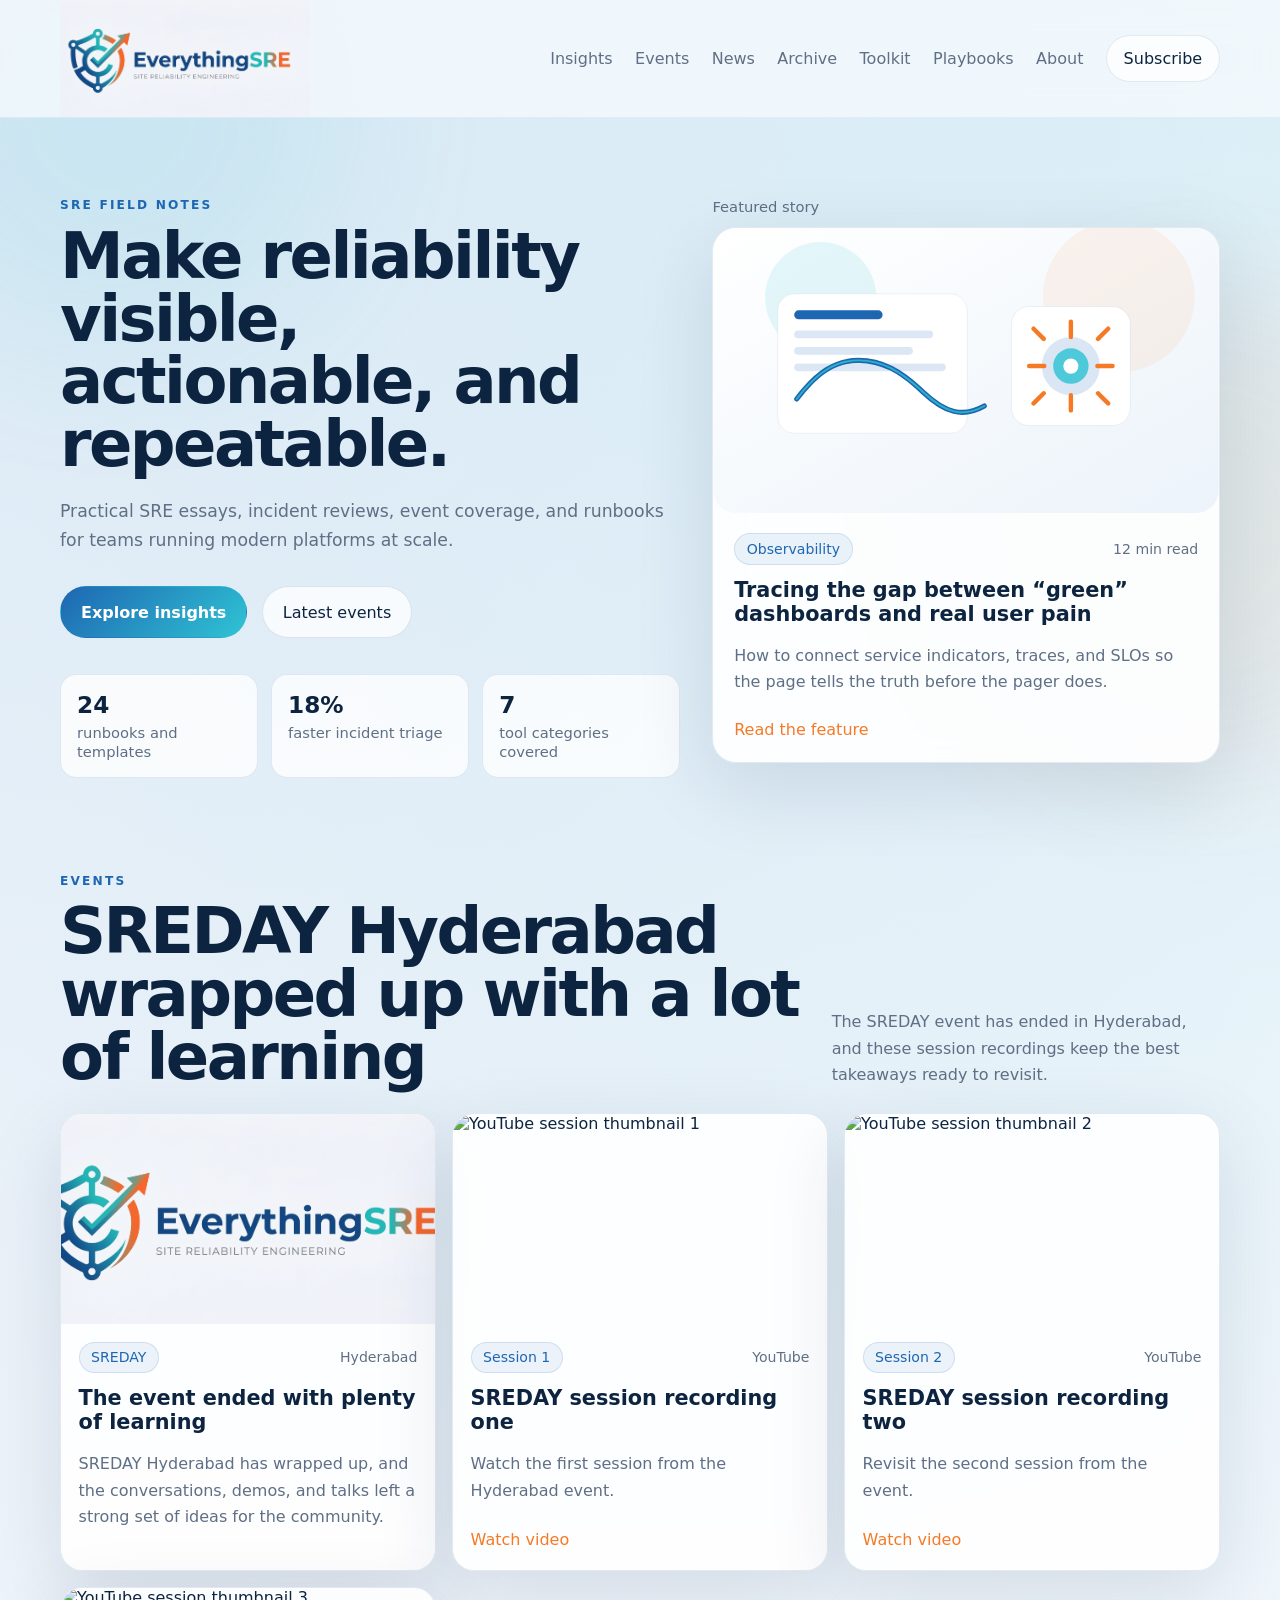
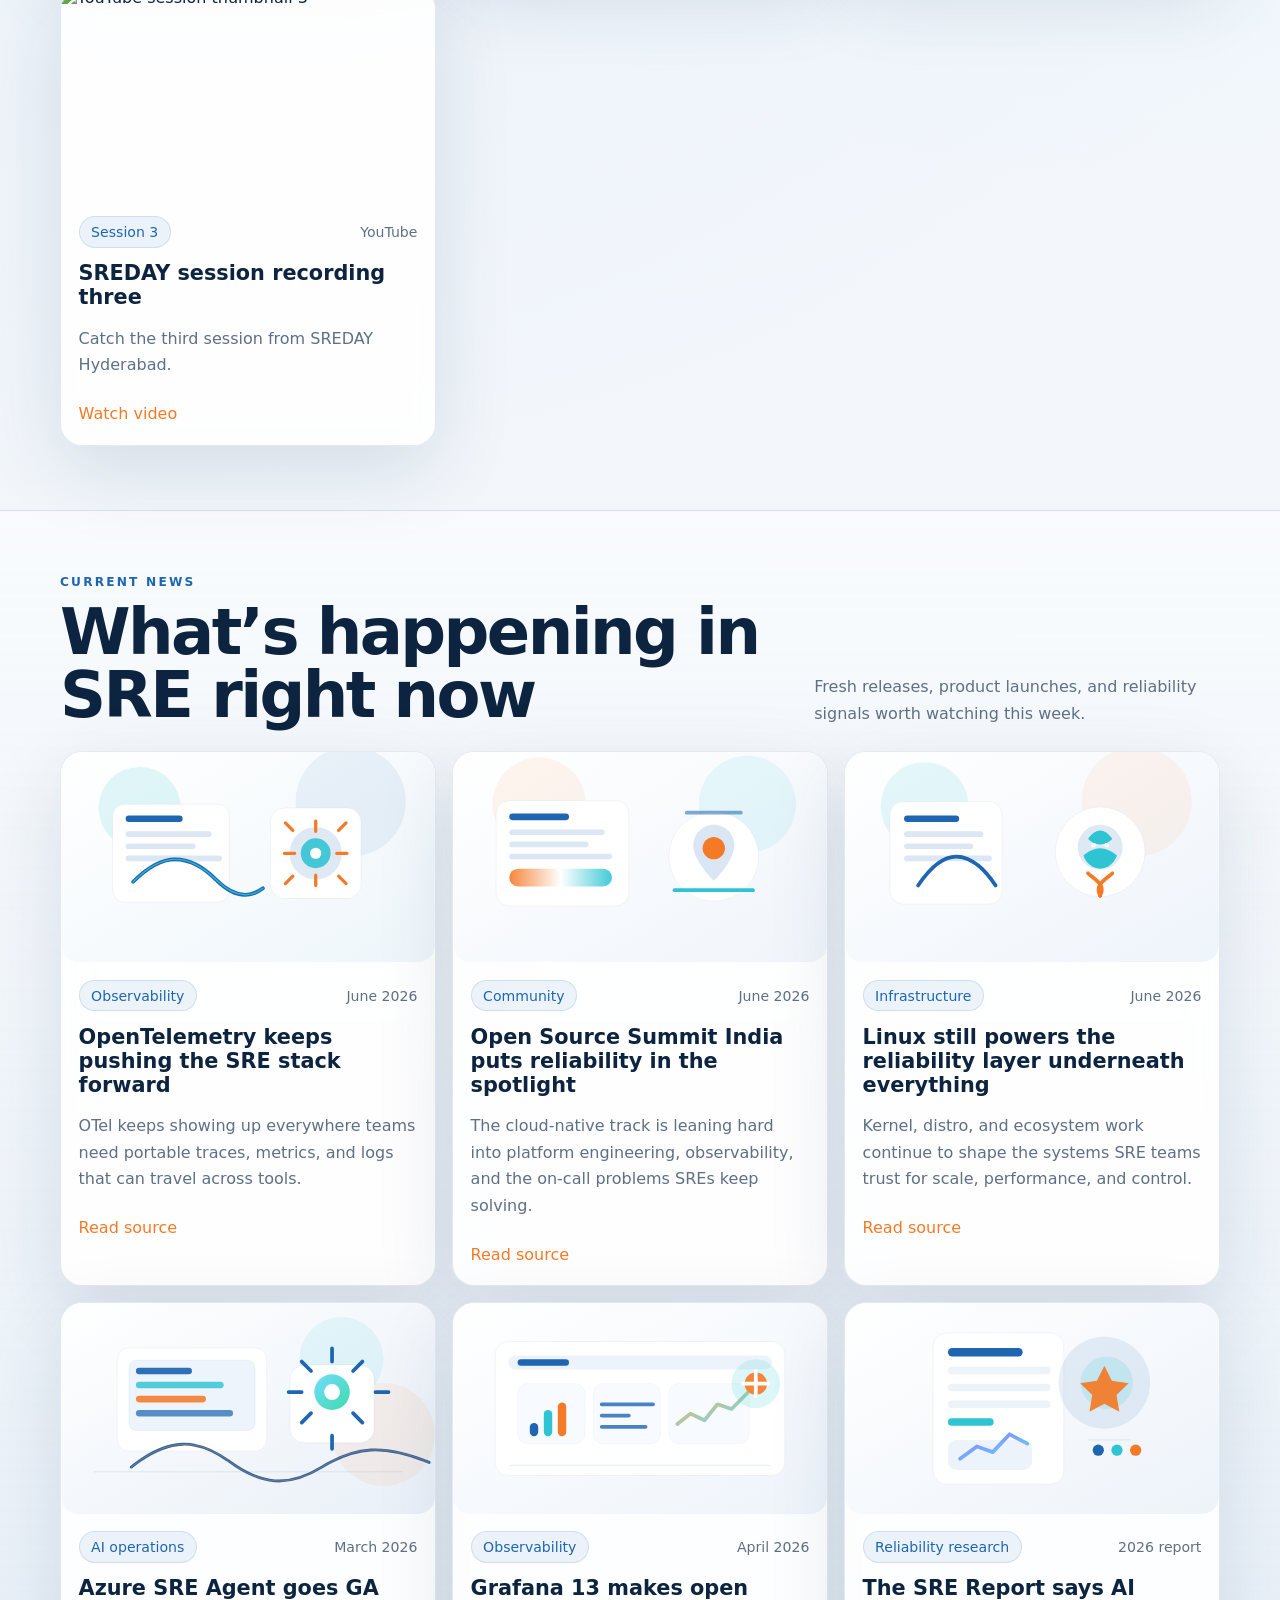
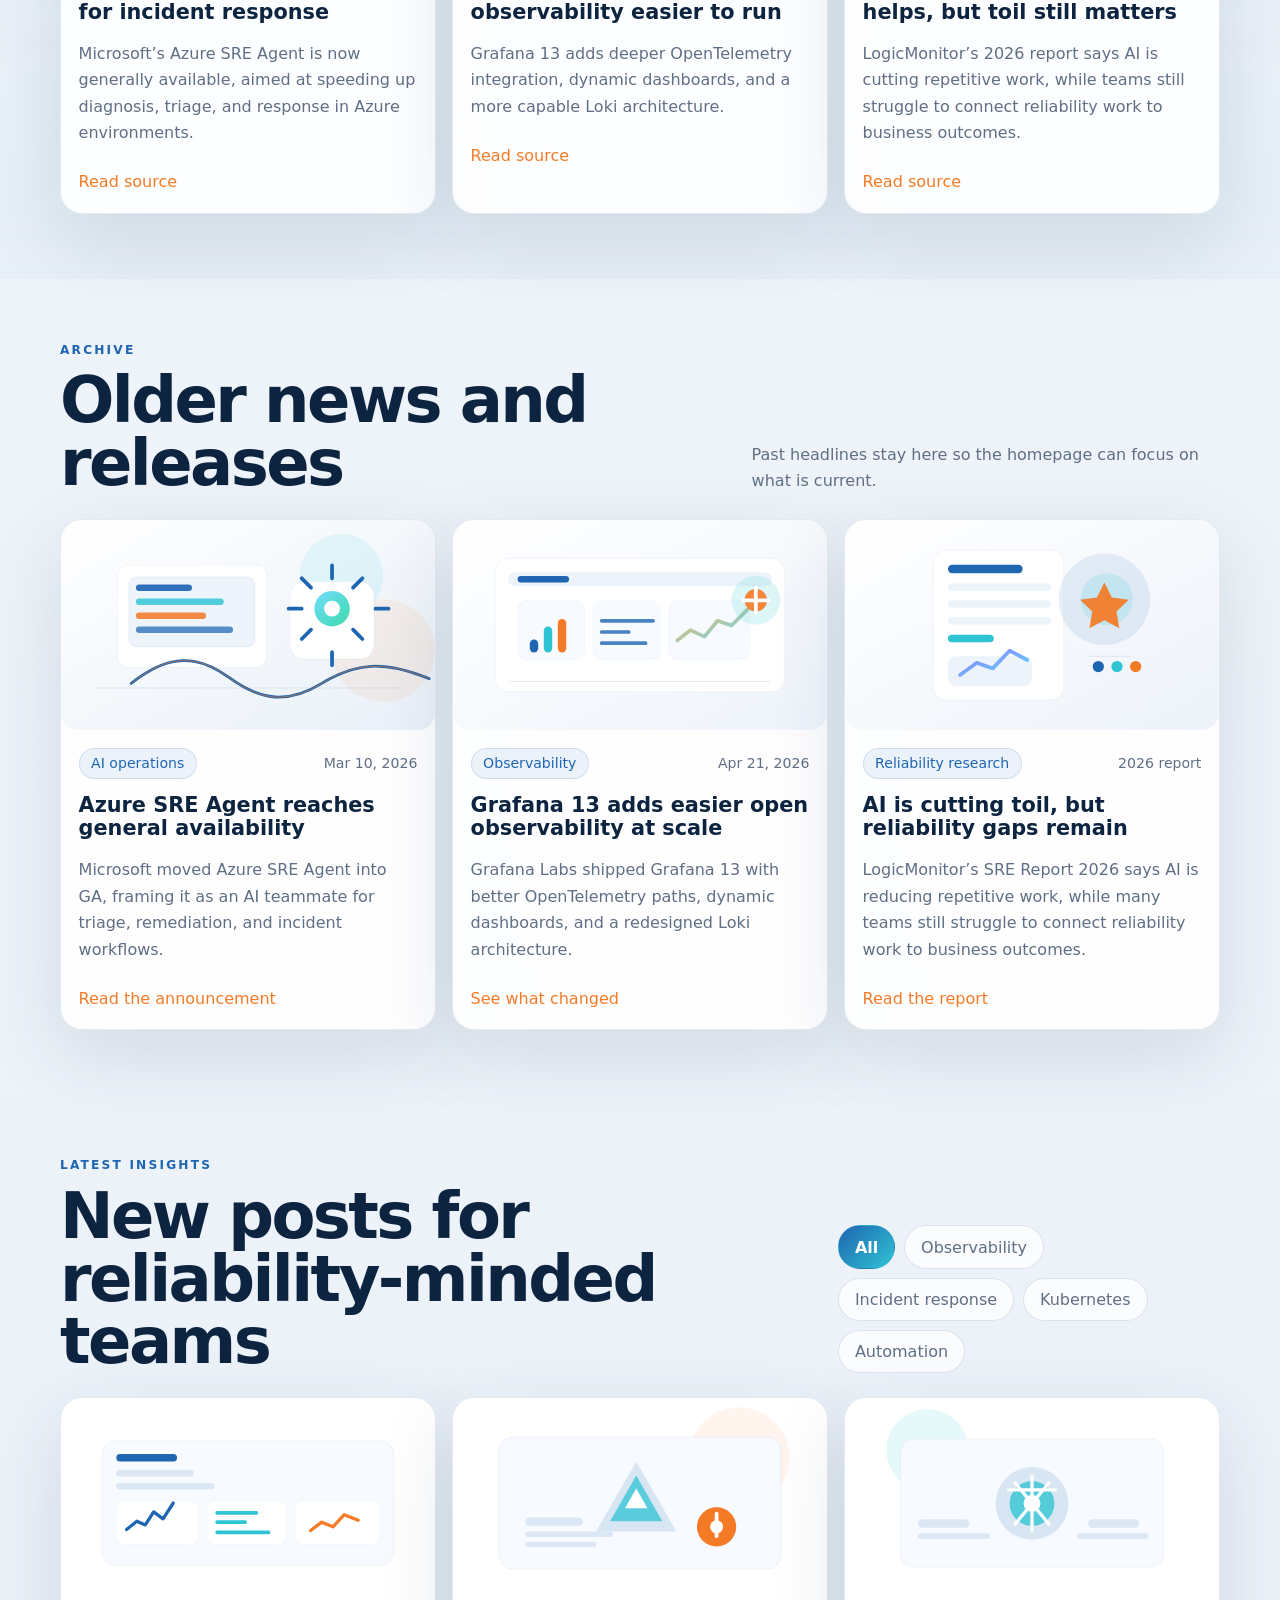
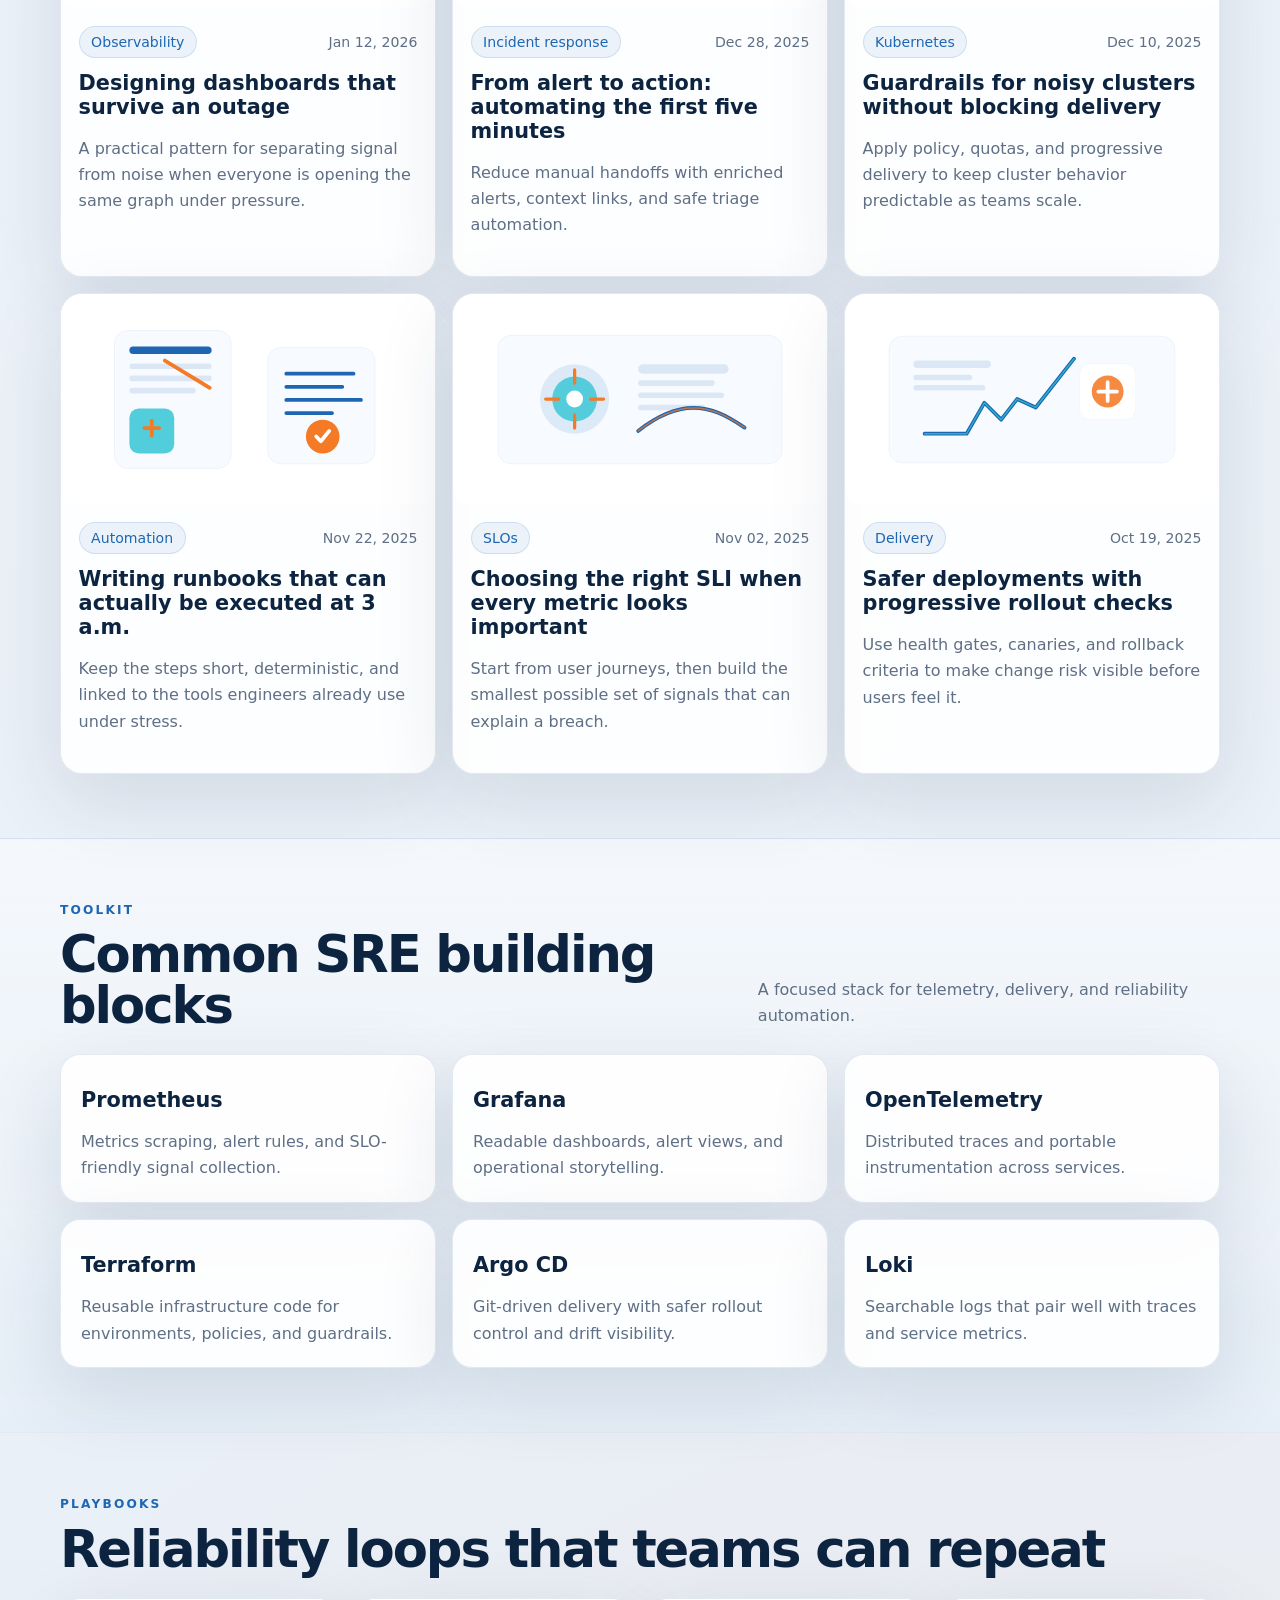
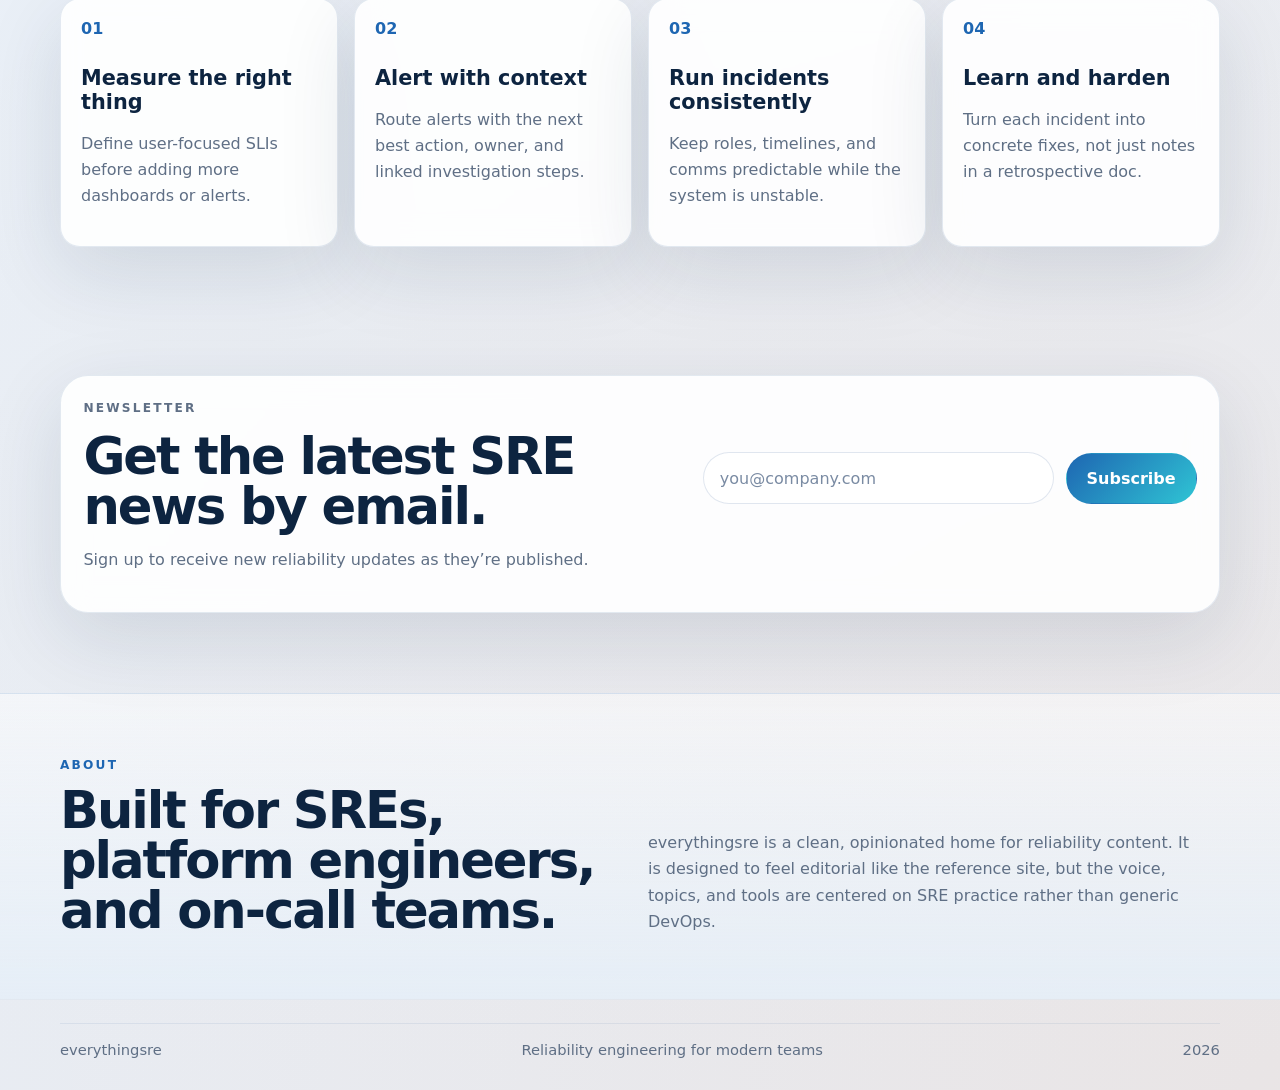
==== index.html @ 9e30daac "Add SREDAY events section Co-authored-by: Copilot <223556219+Copilot@users.noreply.github.com>" ====
<!doctype html>
<html lang="en">
  <head>
    <meta charset="UTF-8" />
    <meta name="viewport" content="width=device-width, initial-scale=1.0" />
    <title>everythingsre — Reliability stories, playbooks, and tools</title>
    <meta
      name="description"
      content="An SRE-focused site for reliability engineering, incident response, observability, and platform operations."
    />
    <link rel="icon" href="logo.png" type="image/png" />
    <link rel="stylesheet" href="styles.css" />
    <script defer src="script.js"></script>
  </head>
  <body>
    <div class="bg-glow bg-glow-1"></div>
    <div class="bg-glow bg-glow-2"></div>

    <header class="site-header">
      <div class="container header-inner">
        <a class="brand" href="#home" aria-label="everythingsre home">
          <img class="brand-mark" src="logo.png" alt="" aria-hidden="true" />
        </a>

        <button class="nav-toggle" type="button" aria-expanded="false" aria-controls="primary-nav">
          <span></span>
          <span></span>
          <span></span>
          <span class="sr-only">Toggle navigation</span>
        </button>

        <nav class="primary-nav" id="primary-nav">
          <a href="#insights">Insights</a>
          <a href="#events">Events</a>
          <a href="#news">News</a>
          <a href="#archive">Archive</a>
          <a href="#toolkit">Toolkit</a>
          <a href="#playbooks">Playbooks</a>
          <a href="#about">About</a>
          <a class="nav-cta" href="#subscribe">Subscribe</a>
        </nav>
      </div>
    </header>

    <main id="home">
      <section class="hero">
        <div class="container hero-grid">
          <div class="hero-copy">
            <p class="eyebrow">SRE field notes</p>
            <h1>Make reliability visible, actionable, and repeatable.</h1>
            <p class="lead">
              Practical SRE essays, incident reviews, event coverage, and runbooks for teams
              running modern platforms at scale.
            </p>

            <div class="hero-actions">
              <a class="button button-primary" href="#insights">Explore insights</a>
              <a class="button button-secondary" href="#events">Latest events</a>
            </div>

            <ul class="hero-metrics" aria-label="Site highlights">
              <li>
                <strong>24</strong>
                <span>runbooks and templates</span>
              </li>
              <li>
                <strong>18%</strong>
                <span>faster incident triage</span>
              </li>
              <li>
                <strong>7</strong>
                <span>tool categories covered</span>
              </li>
            </ul>
          </div>

          <aside class="hero-panel" aria-label="Featured story">
            <p class="panel-label">Featured story</p>
            <div class="story-card story-card-large">
              <img class="story-visual story-thumb-image" src="feature-observability.svg" alt="" />
              <div class="story-content">
                <div class="meta-row">
                  <span class="pill">Observability</span>
                  <span>12 min read</span>
                </div>
                <h2>Tracing the gap between “green” dashboards and real user pain</h2>
                <p>
                  How to connect service indicators, traces, and SLOs so the page tells the truth
                  before the pager does.
                </p>
                <a href="#insights">Read the feature</a>
              </div>
            </div>
          </aside>
        </div>
      </section>

      <section class="section" id="events">
       <div class="container">
         <div class="section-heading">
           <div>
             <p class="eyebrow">Events</p>
             <h2>SREDAY Hyderabad wrapped up with a lot of learning</h2>
           </div>
           <p class="section-copy">
             The SREDAY event has ended in Hyderabad, and these session recordings keep the best
             takeaways ready to revisit.
           </p>
         </div>

         <div class="news-grid">
           <article class="post-card news-card">
             <img class="post-thumb post-thumb-image" src="logo.png" alt="SREDAY Hyderabad event" />
             <div class="post-body">
               <div class="meta-row">
                 <span class="pill">SREDAY</span>
                 <span>Hyderabad</span>
               </div>
               <h3>The event ended with plenty of learning</h3>
               <p>
                 SREDAY Hyderabad has wrapped up, and the conversations, demos, and talks left a
                 strong set of ideas for the community.
               </p>
             </div>
           </article>

           <article class="post-card news-card">
             <img
               class="post-thumb post-thumb-image"
               src="https://img.youtube.com/vi/KKkR8nUFmB8/hqdefault.jpg"
               alt="YouTube session thumbnail 1"
             />
             <div class="post-body">
               <div class="meta-row">
                 <span class="pill">Session 1</span>
                 <span>YouTube</span>
               </div>
               <h3>SREDAY session recording one</h3>
               <p>Watch the first session from the Hyderabad event.</p>
               <a href="https://www.youtube.com/watch?v=KKkR8nUFmB8" target="_blank" rel="noreferrer">
                 Watch video
               </a>
             </div>
           </article>

           <article class="post-card news-card">
             <img
               class="post-thumb post-thumb-image"
               src="https://img.youtube.com/vi/zSh724rsLjA/hqdefault.jpg"
               alt="YouTube session thumbnail 2"
             />
             <div class="post-body">
               <div class="meta-row">
                 <span class="pill">Session 2</span>
                 <span>YouTube</span>
               </div>
               <h3>SREDAY session recording two</h3>
               <p>Revisit the second session from the event.</p>
               <a href="https://www.youtube.com/live/zSh724rsLjA?si=1PLY5Fno8rlBkaGq" target="_blank" rel="noreferrer">
                 Watch video
               </a>
             </div>
           </article>

           <article class="post-card news-card">
             <img
               class="post-thumb post-thumb-image"
               src="https://img.youtube.com/vi/GZymWbft_rA/hqdefault.jpg"
               alt="YouTube session thumbnail 3"
             />
             <div class="post-body">
               <div class="meta-row">
                 <span class="pill">Session 3</span>
                 <span>YouTube</span>
               </div>
               <h3>SREDAY session recording three</h3>
               <p>Catch the third session from SREDAY Hyderabad.</p>
               <a href="https://www.youtube.com/live/GZymWbft_rA?si=lPBq5CFp6Is4YdlW" target="_blank" rel="noreferrer">
                 Watch video
               </a>
             </div>
           </article>
         </div>
       </div>
      </section>

      <section class="section section-alt" id="news">
       <div class="container">
         <div class="section-heading">
           <div>
             <p class="eyebrow">Current news</p>
             <h2>What’s happening in SRE right now</h2>
           </div>
           <p class="section-copy">
             Fresh releases, product launches, and reliability signals worth watching this week.
           </p>
         </div>

         <div class="news-grid">
           <article class="post-card news-card">
             <img class="post-thumb post-thumb-image" src="news-otel.svg" alt="" />
             <div class="post-body">
               <div class="meta-row">
                 <span class="pill">Observability</span>
                 <span>June 2026</span>
               </div>
               <h3>OpenTelemetry keeps pushing the SRE stack forward</h3>
               <p>
                 OTel keeps showing up everywhere teams need portable traces, metrics, and logs
                 that can travel across tools.
               </p>
               <a
                 href="https://www.cncf.io/announcements/2026/05/21/cloud-native-computing-foundation-announces-opentelemetrys-graduation-solidifying-status-as-the-de-facto-observability-standard/"
                 target="_blank"
                 rel="noreferrer"
               >
                 Read source
               </a>
             </div>
           </article>

           <article class="post-card news-card">
             <img class="post-thumb post-thumb-image" src="news-oss-india.svg" alt="" />
             <div class="post-body">
               <div class="meta-row">
                 <span class="pill">Community</span>
                 <span>June 2026</span>
               </div>
               <h3>Open Source Summit India puts reliability in the spotlight</h3>
               <p>
                 The cloud-native track is leaning hard into platform engineering, observability,
                 and the on-call problems SREs keep solving.
               </p>
               <a href="https://events.linuxfoundation.org/open-source-summit-india/" target="_blank" rel="noreferrer">
                 Read source
               </a>
             </div>
           </article>

           <article class="post-card news-card">
             <img class="post-thumb post-thumb-image" src="news-linux.svg" alt="" />
             <div class="post-body">
               <div class="meta-row">
                 <span class="pill">Infrastructure</span>
                 <span>June 2026</span>
               </div>
               <h3>Linux still powers the reliability layer underneath everything</h3>
               <p>
                 Kernel, distro, and ecosystem work continue to shape the systems SRE teams trust
                 for scale, performance, and control.
               </p>
               <a
                 href="https://events.linuxfoundation.org/open-source-summit-india/"
                 target="_blank"
                 rel="noreferrer"
               >
                 Read source
               </a>
             </div>
           </article>

           <article class="post-card news-card">
             <img class="post-thumb post-thumb-image" src="news-azure-sre-agent.svg" alt="" />
             <div class="post-body">
               <div class="meta-row">
                 <span class="pill">AI operations</span>
                 <span>March 2026</span>
               </div>
               <h3>Azure SRE Agent goes GA for incident response</h3>
               <p>
                 Microsoft’s Azure SRE Agent is now generally available, aimed at speeding up
                 diagnosis, triage, and response in Azure environments.
               </p>
               <a href="https://learn.microsoft.com/en-us/azure/sre-agent/" target="_blank" rel="noreferrer">
                 Read source
               </a>
             </div>
           </article>

           <article class="post-card news-card">
             <img class="post-thumb post-thumb-image" src="news-grafana-13.svg" alt="" />
             <div class="post-body">
               <div class="meta-row">
                 <span class="pill">Observability</span>
                 <span>April 2026</span>
               </div>
               <h3>Grafana 13 makes open observability easier to run</h3>
               <p>
                 Grafana 13 adds deeper OpenTelemetry integration, dynamic dashboards, and a more
                 capable Loki architecture.
               </p>
               <a
                 href="https://grafana.com/press/2026/04/21/grafana-labs-launches-grafana-13-at-grafanacon-2026-makes-open-observability-easier-to-run-at-scale/"
                 target="_blank"
                 rel="noreferrer"
               >
                 Read source
               </a>
             </div>
           </article>

           <article class="post-card news-card">
             <img class="post-thumb post-thumb-image" src="news-sre-report.svg" alt="" />
             <div class="post-body">
               <div class="meta-row">
                 <span class="pill">Reliability research</span>
                 <span>2026 report</span>
               </div>
               <h3>The SRE Report says AI helps, but toil still matters</h3>
               <p>
                 LogicMonitor’s 2026 report says AI is cutting repetitive work, while teams still
                 struggle to connect reliability work to business outcomes.
               </p>
               <a href="https://www.logicmonitor.com/resources/sre-report-2026" target="_blank" rel="noreferrer">
                 Read source
               </a>
             </div>
           </article>
         </div>
       </div>
      </section>

      <section class="section" id="archive">
       <div class="container">
         <div class="section-heading">
           <div>
             <p class="eyebrow">Archive</p>
             <h2>Older news and releases</h2>
           </div>
           <p class="section-copy">
             Past headlines stay here so the homepage can focus on what is current.
           </p>
         </div>

         <div class="news-grid">
           <article class="post-card news-card">
             <img class="post-thumb post-thumb-image" src="news-azure-sre-agent.svg" alt="" />
             <div class="post-body">
               <div class="meta-row">
                 <span class="pill">AI operations</span>
                 <span>Mar 10, 2026</span>
               </div>
               <h3>Azure SRE Agent reaches general availability</h3>
               <p>
                 Microsoft moved Azure SRE Agent into GA, framing it as an AI teammate for triage,
                 remediation, and incident workflows.
               </p>
               <a href="https://learn.microsoft.com/en-us/azure/sre-agent/" target="_blank" rel="noreferrer">
                 Read the announcement
               </a>
             </div>
           </article>

           <article class="post-card news-card">
             <img class="post-thumb post-thumb-image" src="news-grafana-13.svg" alt="" />
             <div class="post-body">
               <div class="meta-row">
                 <span class="pill">Observability</span>
                 <span>Apr 21, 2026</span>
               </div>
               <h3>Grafana 13 adds easier open observability at scale</h3>
               <p>
                 Grafana Labs shipped Grafana 13 with better OpenTelemetry paths, dynamic
                 dashboards, and a redesigned Loki architecture.
               </p>
               <a
                 href="https://grafana.com/blog/grafana-13-release-all-the-latest-features/"
                 target="_blank"
                 rel="noreferrer"
               >
                 See what changed
               </a>
             </div>
           </article>

           <article class="post-card news-card">
             <img class="post-thumb post-thumb-image" src="news-sre-report.svg" alt="" />
             <div class="post-body">
               <div class="meta-row">
                 <span class="pill">Reliability research</span>
                 <span>2026 report</span>
               </div>
               <h3>AI is cutting toil, but reliability gaps remain</h3>
               <p>
                 LogicMonitor’s SRE Report 2026 says AI is reducing repetitive work, while many
                 teams still struggle to connect reliability work to business outcomes.
               </p>
               <a
                 href="https://www.logicmonitor.com/resources/sre-report-2026"
                 target="_blank"
                 rel="noreferrer"
               >
                 Read the report
               </a>
             </div>
           </article>
         </div>
       </div>
      </section>

      <section class="section" id="insights">
        <div class="container">
          <div class="section-heading">
            <div>
              <p class="eyebrow">Latest insights</p>
              <h2>New posts for reliability-minded teams</h2>
            </div>
            <div class="filter-bar" role="tablist" aria-label="Post filters">
              <button class="filter is-active" type="button" data-filter="all">All</button>
              <button class="filter" type="button" data-filter="observability">Observability</button>
              <button class="filter" type="button" data-filter="incident-response">
                Incident response
              </button>
              <button class="filter" type="button" data-filter="kubernetes">Kubernetes</button>
              <button class="filter" type="button" data-filter="automation">Automation</button>
            </div>
          </div>

          <div class="posts-grid">
            <article class="post-card" data-categories="observability">
              <img class="post-thumb post-thumb-image" src="insight-dashboard.svg" alt="" />
              <div class="post-body">
                <div class="meta-row">
                  <span class="pill">Observability</span>
                  <span>Jan 12, 2026</span>
                </div>
                <h3>Designing dashboards that survive an outage</h3>
                <p>
                  A practical pattern for separating signal from noise when everyone is opening the
                  same graph under pressure.
                </p>
              </div>
            </article>

            <article class="post-card" data-categories="incident-response automation">
              <img class="post-thumb post-thumb-image" src="insight-alerts.svg" alt="" />
              <div class="post-body">
                <div class="meta-row">
                  <span class="pill">Incident response</span>
                  <span>Dec 28, 2025</span>
                </div>
                <h3>From alert to action: automating the first five minutes</h3>
                <p>
                  Reduce manual handoffs with enriched alerts, context links, and safe triage
                  automation.
                </p>
              </div>
            </article>

            <article class="post-card" data-categories="kubernetes observability">
              <img class="post-thumb post-thumb-image" src="insight-kubernetes.svg" alt="" />
              <div class="post-body">
                <div class="meta-row">
                  <span class="pill">Kubernetes</span>
                  <span>Dec 10, 2025</span>
                </div>
                <h3>Guardrails for noisy clusters without blocking delivery</h3>
                <p>
                  Apply policy, quotas, and progressive delivery to keep cluster behavior
                  predictable as teams scale.
                </p>
              </div>
            </article>

            <article class="post-card" data-categories="automation">
              <img class="post-thumb post-thumb-image" src="insight-runbooks.svg" alt="" />
              <div class="post-body">
                <div class="meta-row">
                  <span class="pill">Automation</span>
                  <span>Nov 22, 2025</span>
                </div>
                <h3>Writing runbooks that can actually be executed at 3 a.m.</h3>
                <p>
                  Keep the steps short, deterministic, and linked to the tools engineers already
                  use under stress.
                </p>
              </div>
            </article>

            <article class="post-card" data-categories="observability incident-response">
              <img class="post-thumb post-thumb-image" src="insight-slo.svg" alt="" />
              <div class="post-body">
                <div class="meta-row">
                  <span class="pill">SLOs</span>
                  <span>Nov 02, 2025</span>
                </div>
                <h3>Choosing the right SLI when every metric looks important</h3>
                <p>
                  Start from user journeys, then build the smallest possible set of signals that
                  can explain a breach.
                </p>
              </div>
            </article>

            <article class="post-card" data-categories="kubernetes automation">
              <img class="post-thumb post-thumb-image" src="insight-rollout.svg" alt="" />
              <div class="post-body">
                <div class="meta-row">
                  <span class="pill">Delivery</span>
                  <span>Oct 19, 2025</span>
                </div>
                <h3>Safer deployments with progressive rollout checks</h3>
                <p>
                  Use health gates, canaries, and rollback criteria to make change risk visible
                  before users feel it.
                </p>
              </div>
            </article>
          </div>
        </div>
      </section>

      <section class="section section-alt" id="toolkit">
        <div class="container">
          <div class="section-heading compact">
            <div>
              <p class="eyebrow">Toolkit</p>
              <h2>Common SRE building blocks</h2>
            </div>
            <p class="section-copy">
              A focused stack for telemetry, delivery, and reliability automation.
            </p>
          </div>

          <div class="tool-grid">
            <div class="tool-card">
              <h3>Prometheus</h3>
              <p>Metrics scraping, alert rules, and SLO-friendly signal collection.</p>
            </div>
            <div class="tool-card">
              <h3>Grafana</h3>
              <p>Readable dashboards, alert views, and operational storytelling.</p>
            </div>
            <div class="tool-card">
              <h3>OpenTelemetry</h3>
              <p>Distributed traces and portable instrumentation across services.</p>
            </div>
            <div class="tool-card">
              <h3>Terraform</h3>
              <p>Reusable infrastructure code for environments, policies, and guardrails.</p>
            </div>
            <div class="tool-card">
              <h3>Argo CD</h3>
              <p>Git-driven delivery with safer rollout control and drift visibility.</p>
            </div>
            <div class="tool-card">
              <h3>Loki</h3>
              <p>Searchable logs that pair well with traces and service metrics.</p>
            </div>
          </div>
        </div>
      </section>

      <section class="section" id="playbooks">
        <div class="container">
          <div class="section-heading compact">
            <div>
              <p class="eyebrow">Playbooks</p>
              <h2>Reliability loops that teams can repeat</h2>
            </div>
          </div>

          <div class="playbook-grid">
            <div class="playbook">
              <span>01</span>
              <h3>Measure the right thing</h3>
              <p>Define user-focused SLIs before adding more dashboards or alerts.</p>
            </div>
            <div class="playbook">
              <span>02</span>
              <h3>Alert with context</h3>
              <p>Route alerts with the next best action, owner, and linked investigation steps.</p>
            </div>
            <div class="playbook">
              <span>03</span>
              <h3>Run incidents consistently</h3>
              <p>Keep roles, timelines, and comms predictable while the system is unstable.</p>
            </div>
            <div class="playbook">
              <span>04</span>
              <h3>Learn and harden</h3>
              <p>Turn each incident into concrete fixes, not just notes in a retrospective doc.</p>
            </div>
          </div>
        </div>
      </section>

      <section class="section section-cta" id="subscribe">
        <div class="container cta-card">
          <div>
            <p class="eyebrow">Newsletter</p>
            <h2>Get the latest SRE news by email.</h2>
            <p>Sign up to receive new reliability updates as they’re published.</p>
          </div>

          <form class="subscribe-form">
            <label class="sr-only" for="email">Email address</label>
            <input id="email" name="email" type="email" placeholder="you@company.com" required />
            <button class="button button-primary" type="submit">Subscribe</button>
            <p class="form-status" aria-live="polite"></p>
          </form>
        </div>
      </section>

      <section class="section section-alt" id="about">
        <div class="container about-grid">
          <div>
            <p class="eyebrow">About</p>
            <h2>Built for SREs, platform engineers, and on-call teams.</h2>
          </div>
          <p class="section-copy">
            everythingsre is a clean, opinionated home for reliability content. It is designed to
            feel editorial like the reference site, but the voice, topics, and tools are centered
            on SRE practice rather than generic DevOps.
          </p>
        </div>
      </section>
    </main>

    <footer class="site-footer">
      <div class="container footer-inner">
        <span>everythingsre</span>
        <span>Reliability engineering for modern teams</span>
        <span id="year"></span>
      </div>
    </footer>
  </body>
</html>
---- styles.css ----
:root {
  color-scheme: light;
  --bg: #f5f8fc;
  --bg-soft: #edf3f9;
  --card: rgba(255, 255, 255, 0.9);
  --card-border: rgba(36, 83, 143, 0.12);
  --text: #0d2440;
  --muted: #5f6f85;
  --accent: #1e66b2;
  --accent-2: #2fc4d4;
  --accent-3: #f57a26;
  --shadow: 0 24px 80px rgba(18, 42, 72, 0.12);
  --radius: 24px;
  --radius-sm: 16px;
  --container: 1160px;
  --border: 1px solid var(--card-border);
  font-family: Inter, ui-sans-serif, system-ui, -apple-system, BlinkMacSystemFont, "Segoe UI",
    sans-serif;
}

* {
  box-sizing: border-box;
}

html {
  scroll-behavior: smooth;
}

body {
  margin: 0;
  min-width: 320px;
  background:
    radial-gradient(circle at top left, rgba(30, 102, 178, 0.1), transparent 28%),
    radial-gradient(circle at top right, rgba(47, 196, 212, 0.1), transparent 24%),
    radial-gradient(circle at bottom right, rgba(245, 122, 38, 0.08), transparent 22%),
    linear-gradient(180deg, #f7fafe 0%, #edf3f9 52%, #e8eef6 100%);
  color: var(--text);
}

a {
  color: inherit;
  text-decoration: none;
}

button,
input {
  font: inherit;
}

.container {
  width: min(var(--container), calc(100% - 2rem));
  margin: 0 auto;
}

.sr-only {
  position: absolute;
  width: 1px;
  height: 1px;
  padding: 0;
  margin: -1px;
  overflow: hidden;
  clip: rect(0, 0, 0, 0);
  white-space: nowrap;
  border: 0;
}

.bg-glow {
  position: fixed;
  inset: auto;
  width: 30rem;
  height: 30rem;
  border-radius: 50%;
  filter: blur(80px);
  opacity: 0.18;
  pointer-events: none;
  z-index: -1;
}

.bg-glow-1 {
  top: -8rem;
  left: -8rem;
  background: rgba(47, 196, 212, 0.55);
}

.bg-glow-2 {
  top: 18rem;
  right: -10rem;
  background: rgba(245, 122, 38, 0.42);
}

.site-header {
  position: sticky;
  top: 0;
  z-index: 20;
  backdrop-filter: blur(18px);
  background: rgba(247, 250, 254, 0.78);
  border-bottom: 1px solid rgba(36, 83, 143, 0.08);
}

.header-inner {
  min-height: 76px;
  display: flex;
  align-items: center;
  justify-content: space-between;
  gap: 1rem;
}

.brand {
  display: inline-flex;
  align-items: center;
  gap: 0.9rem;
}

.brand-mark {
  width: clamp(160px, 22vw, 250px);
  height: auto;
  display: block;
  object-fit: contain;
  border-radius: 0;
  box-shadow: none;
}

.primary-nav {
  display: flex;
  align-items: center;
  gap: 1.4rem;
}

.primary-nav a {
  color: var(--muted);
}

.primary-nav a:hover,
.primary-nav a:focus-visible {
  color: var(--text);
}

.nav-cta {
  padding: 0.8rem 1.05rem;
  border-radius: 999px;
  border: var(--border);
  color: var(--text) !important;
  background: rgba(255, 255, 255, 0.75);
}

.nav-toggle {
  display: none;
  width: 2.75rem;
  height: 2.75rem;
  border: var(--border);
  border-radius: 14px;
  background: rgba(255, 255, 255, 0.7);
  color: var(--text);
  padding: 0;
}

.nav-toggle span {
  display: block;
  width: 1rem;
  height: 2px;
  margin: 0.22rem auto;
  border-radius: 999px;
  background: currentColor;
}

.hero {
  padding: 5rem 0 2rem;
}

.hero-grid {
  display: grid;
  grid-template-columns: 1.1fr 0.9fr;
  gap: 2rem;
  align-items: center;
}

.eyebrow {
  margin: 0 0 0.8rem;
  text-transform: uppercase;
  letter-spacing: 0.18em;
  color: var(--accent);
  font-size: 0.76rem;
  font-weight: 700;
}

.hero-copy h1,
.section-heading h2,
.cta-card h2,
.about-grid h2 {
  margin: 0;
  font-size: clamp(2.4rem, 5vw, 4.9rem);
  line-height: 0.98;
  letter-spacing: -0.04em;
}

.lead,
.section-copy,
.story-content p,
.post-body p,
.tool-card p,
.playbook p,
.cta-card p {
  color: var(--muted);
  line-height: 1.65;
}

.lead {
  max-width: 38rem;
  margin: 1.35rem 0 0;
  font-size: 1.08rem;
}

.hero-actions {
  display: flex;
  gap: 0.9rem;
  margin-top: 2rem;
  flex-wrap: wrap;
}

.button {
  display: inline-flex;
  align-items: center;
  justify-content: center;
  padding: 0.95rem 1.25rem;
  border-radius: 999px;
  border: 1px solid transparent;
  transition:
    transform 0.18s ease,
    border-color 0.18s ease,
    background 0.18s ease;
}

.button:hover,
.button:focus-visible {
  transform: translateY(-1px);
}

.button-primary {
  background: linear-gradient(135deg, var(--accent), var(--accent-2));
  color: #ffffff;
  font-weight: 700;
}

.button-secondary {
  border-color: rgba(36, 83, 143, 0.14);
  background: rgba(255, 255, 255, 0.78);
  color: var(--text);
}

.hero-metrics {
  list-style: none;
  padding: 0;
  margin: 2.25rem 0 0;
  display: grid;
  grid-template-columns: repeat(3, minmax(0, 1fr));
  gap: 0.8rem;
}

.hero-metrics li {
  padding: 1rem;
  border-radius: var(--radius-sm);
  background: rgba(255, 255, 255, 0.78);
  border: var(--border);
}

.hero-metrics strong {
  display: block;
  font-size: 1.45rem;
  margin-bottom: 0.3rem;
}

.hero-metrics span {
  color: var(--muted);
  font-size: 0.92rem;
}

.hero-panel {
  align-self: stretch;
}

.panel-label {
  margin: 0 0 0.75rem;
  color: var(--muted);
  font-size: 0.92rem;
}

.story-card,
.post-card,
.tool-card,
.playbook,
.cta-card {
  background: var(--card);
  border: var(--border);
  box-shadow: var(--shadow);
  backdrop-filter: blur(14px);
}

.story-card {
  overflow: hidden;
  border-radius: var(--radius);
}

.story-visual {
  min-height: 240px;
}

.story-thumb-image,
.post-thumb-image {
  width: 100%;
  aspect-ratio: 16 / 9;
  object-fit: cover;
  display: block;
}

.story-content {
  padding: 1.3rem 1.3rem 1.45rem;
}

.meta-row {
  display: flex;
  align-items: center;
  justify-content: space-between;
  gap: 1rem;
  color: var(--muted);
  font-size: 0.88rem;
}

.pill {
  display: inline-flex;
  align-items: center;
  padding: 0.42rem 0.72rem;
  border-radius: 999px;
  background: rgba(30, 102, 178, 0.08);
  color: var(--accent);
  border: 1px solid rgba(30, 102, 178, 0.14);
}

.story-content h2,
.post-body h3,
.tool-card h3,
.playbook h3 {
  margin: 0.9rem 0 0.65rem;
  font-size: 1.3rem;
  line-height: 1.15;
}

.story-content a {
  display: inline-flex;
  margin-top: 0.5rem;
  color: var(--accent-3);
}

.section {
  padding: 4rem 0;
}

.section-alt {
  background: linear-gradient(180deg, rgba(255, 255, 255, 0.5), rgba(229, 238, 247, 0.9));
  border-top: 1px solid rgba(36, 83, 143, 0.08);
  border-bottom: 1px solid rgba(36, 83, 143, 0.08);
}

.section-heading {
  display: flex;
  align-items: end;
  justify-content: space-between;
  gap: 1.2rem;
  margin-bottom: 1.5rem;
}

.section-heading.compact h2,
.about-grid h2,
.cta-card h2 {
  font-size: clamp(2rem, 4vw, 3.25rem);
}

.section-copy {
  max-width: 34rem;
  margin: 0;
}

.filter-bar {
  display: flex;
  flex-wrap: wrap;
  gap: 0.55rem;
}

.filter {
  border: 1px solid rgba(36, 83, 143, 0.14);
  background: rgba(255, 255, 255, 0.72);
  color: var(--muted);
  border-radius: 999px;
  padding: 0.7rem 1rem;
  cursor: pointer;
}

.filter.is-active {
  color: #ffffff;
  background: linear-gradient(135deg, var(--accent), var(--accent-2));
  border-color: transparent;
  font-weight: 700;
}

.posts-grid,
.news-grid {
  display: grid;
  grid-template-columns: repeat(3, minmax(0, 1fr));
  gap: 1rem;
}

.post-card {
  overflow: hidden;
  border-radius: 22px;
}

.post-card.is-hidden {
  display: none;
}

.post-thumb {
  min-height: 170px;
}

.post-body {
  padding: 1.1rem 1.1rem 1.35rem;
}

.news-card a {
  display: inline-flex;
  margin-top: 0.6rem;
  color: var(--accent-3);
}

.tool-grid,
.playbook-grid,
.about-grid {
  display: grid;
  gap: 1rem;
}

.tool-grid {
  grid-template-columns: repeat(3, minmax(0, 1fr));
}

.tool-card {
  padding: 1.25rem;
  border-radius: 20px;
}

.tool-card p {
  margin-bottom: 0;
}

.playbook-grid {
  grid-template-columns: repeat(4, minmax(0, 1fr));
}

.playbook {
  padding: 1.25rem;
  border-radius: 20px;
}

.playbook span {
  display: inline-flex;
  color: var(--accent);
  font-weight: 700;
  margin-bottom: 0.9rem;
}

.section-cta {
  padding-bottom: 5rem;
}

.cta-card {
  border-radius: 28px;
  padding: 1.4rem;
  display: grid;
  grid-template-columns: 1.1fr 0.9fr;
  gap: 1rem;
  align-items: center;
}

.subscribe-form {
  display: grid;
  grid-template-columns: 1fr auto;
  gap: 0.75rem;
  align-items: center;
}

.subscribe-form input {
  width: 100%;
  min-height: 3.25rem;
  padding: 0 1rem;
  border-radius: 999px;
  border: 1px solid rgba(36, 83, 143, 0.14);
  background: rgba(255, 255, 255, 0.92);
  color: var(--text);
}

.subscribe-form input[readonly] {
  cursor: text;
}

.subscribe-form input::placeholder {
  color: #7a8ba3;
}

.form-status {
  grid-column: 1 / -1;
  margin: 0;
  min-height: 1.2rem;
  color: var(--accent-3);
}

.about-grid {
  grid-template-columns: 1fr 1fr;
  align-items: end;
}

.site-footer {
  padding: 1.4rem 0 2rem;
}

.footer-inner {
  display: flex;
  flex-wrap: wrap;
  justify-content: space-between;
  gap: 0.8rem;
  color: var(--muted);
  font-size: 0.92rem;
  border-top: 1px solid rgba(36, 83, 143, 0.08);
  padding-top: 1.1rem;
}

@media (max-width: 980px) {
  .hero-grid,
  .cta-card,
  .about-grid {
    grid-template-columns: 1fr;
  }

  .posts-grid,
  .news-grid,
  .tool-grid,
  .playbook-grid {
    grid-template-columns: repeat(2, minmax(0, 1fr));
  }

  .section-heading {
    flex-direction: column;
    align-items: start;
  }
}

@media (max-width: 760px) {
  .nav-toggle {
    display: inline-block;
  }

  .primary-nav {
    position: absolute;
    top: 76px;
    left: 1rem;
    right: 1rem;
    display: none;
    flex-direction: column;
    padding: 1rem;
    border-radius: 20px;
    background: rgba(247, 250, 254, 0.98);
    border: var(--border);
    box-shadow: var(--shadow);
  }

  .primary-nav.is-open {
    display: flex;
  }

  .hero {
    padding-top: 3rem;
  }

  .hero-metrics,
  .posts-grid,
  .news-grid,
  .tool-grid,
  .playbook-grid {
    grid-template-columns: 1fr;
  }

  .subscribe-form {
    grid-template-columns: 1fr;
  }
}
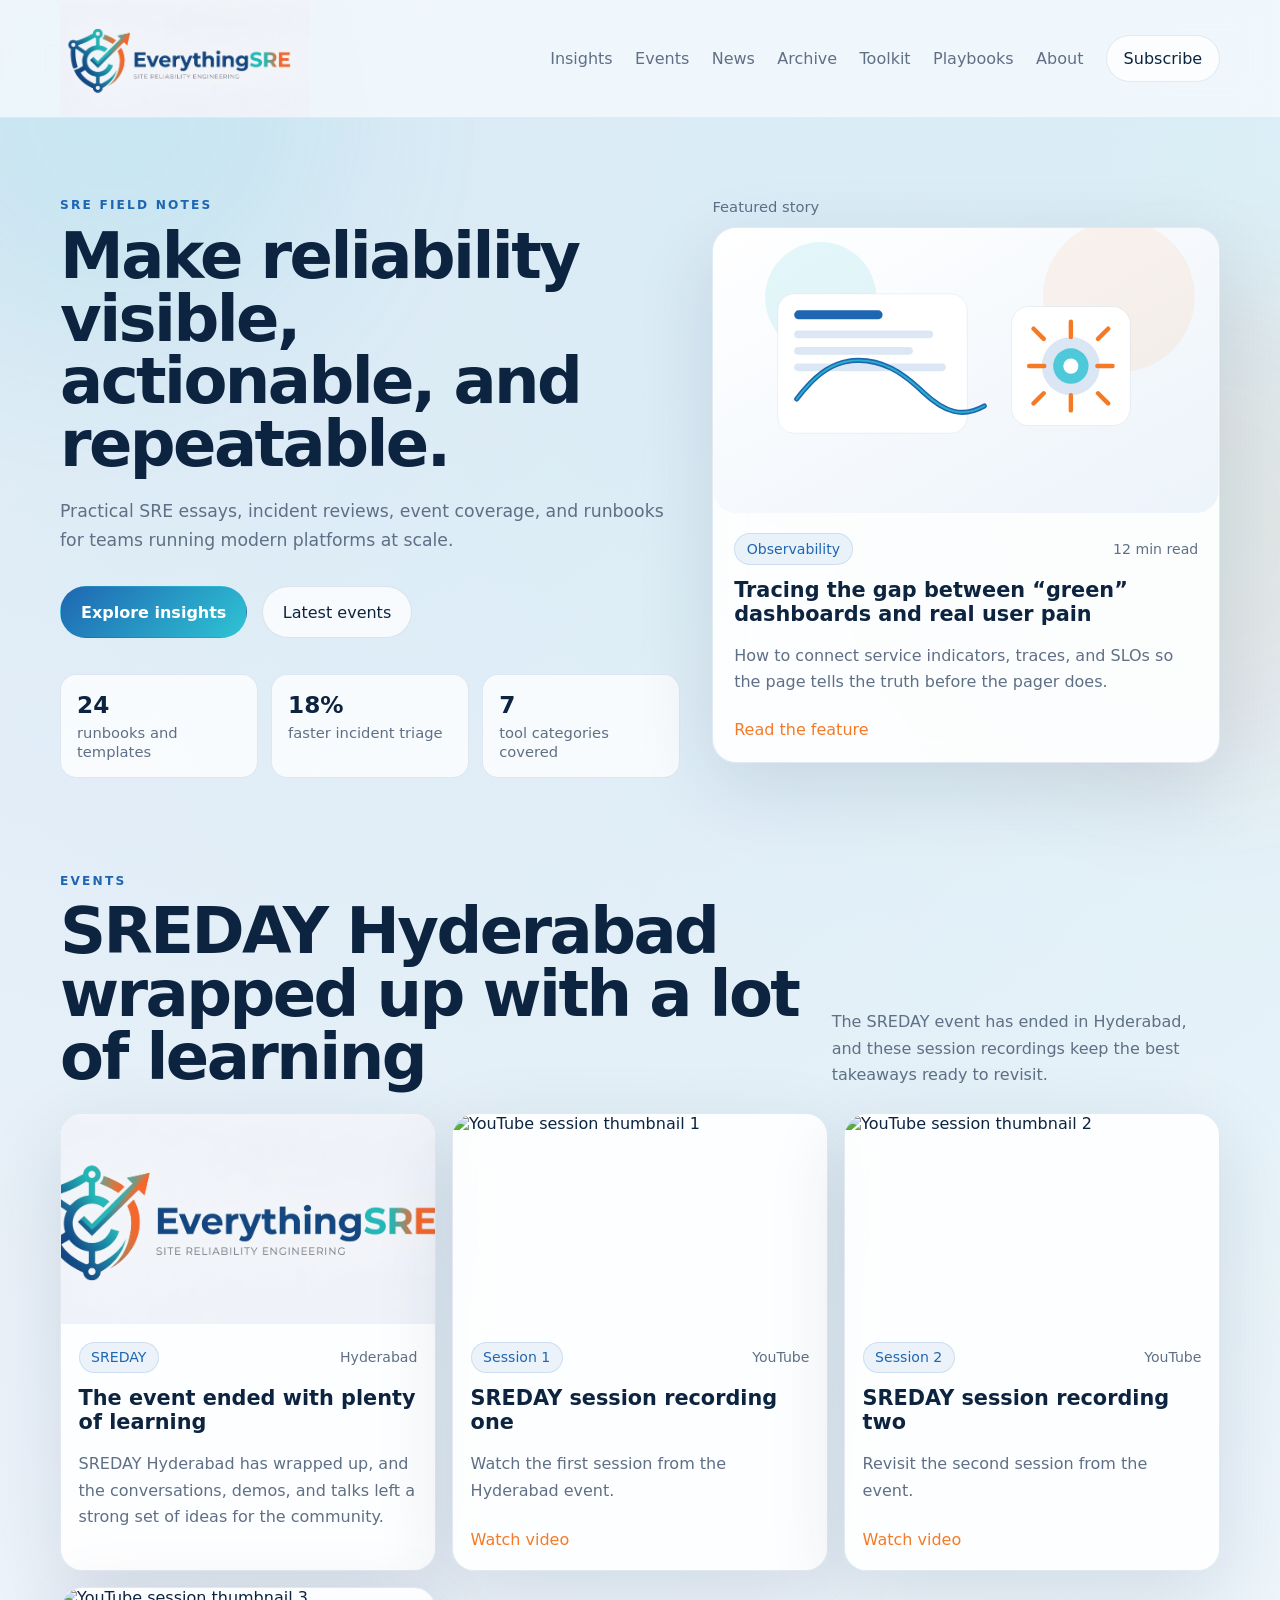
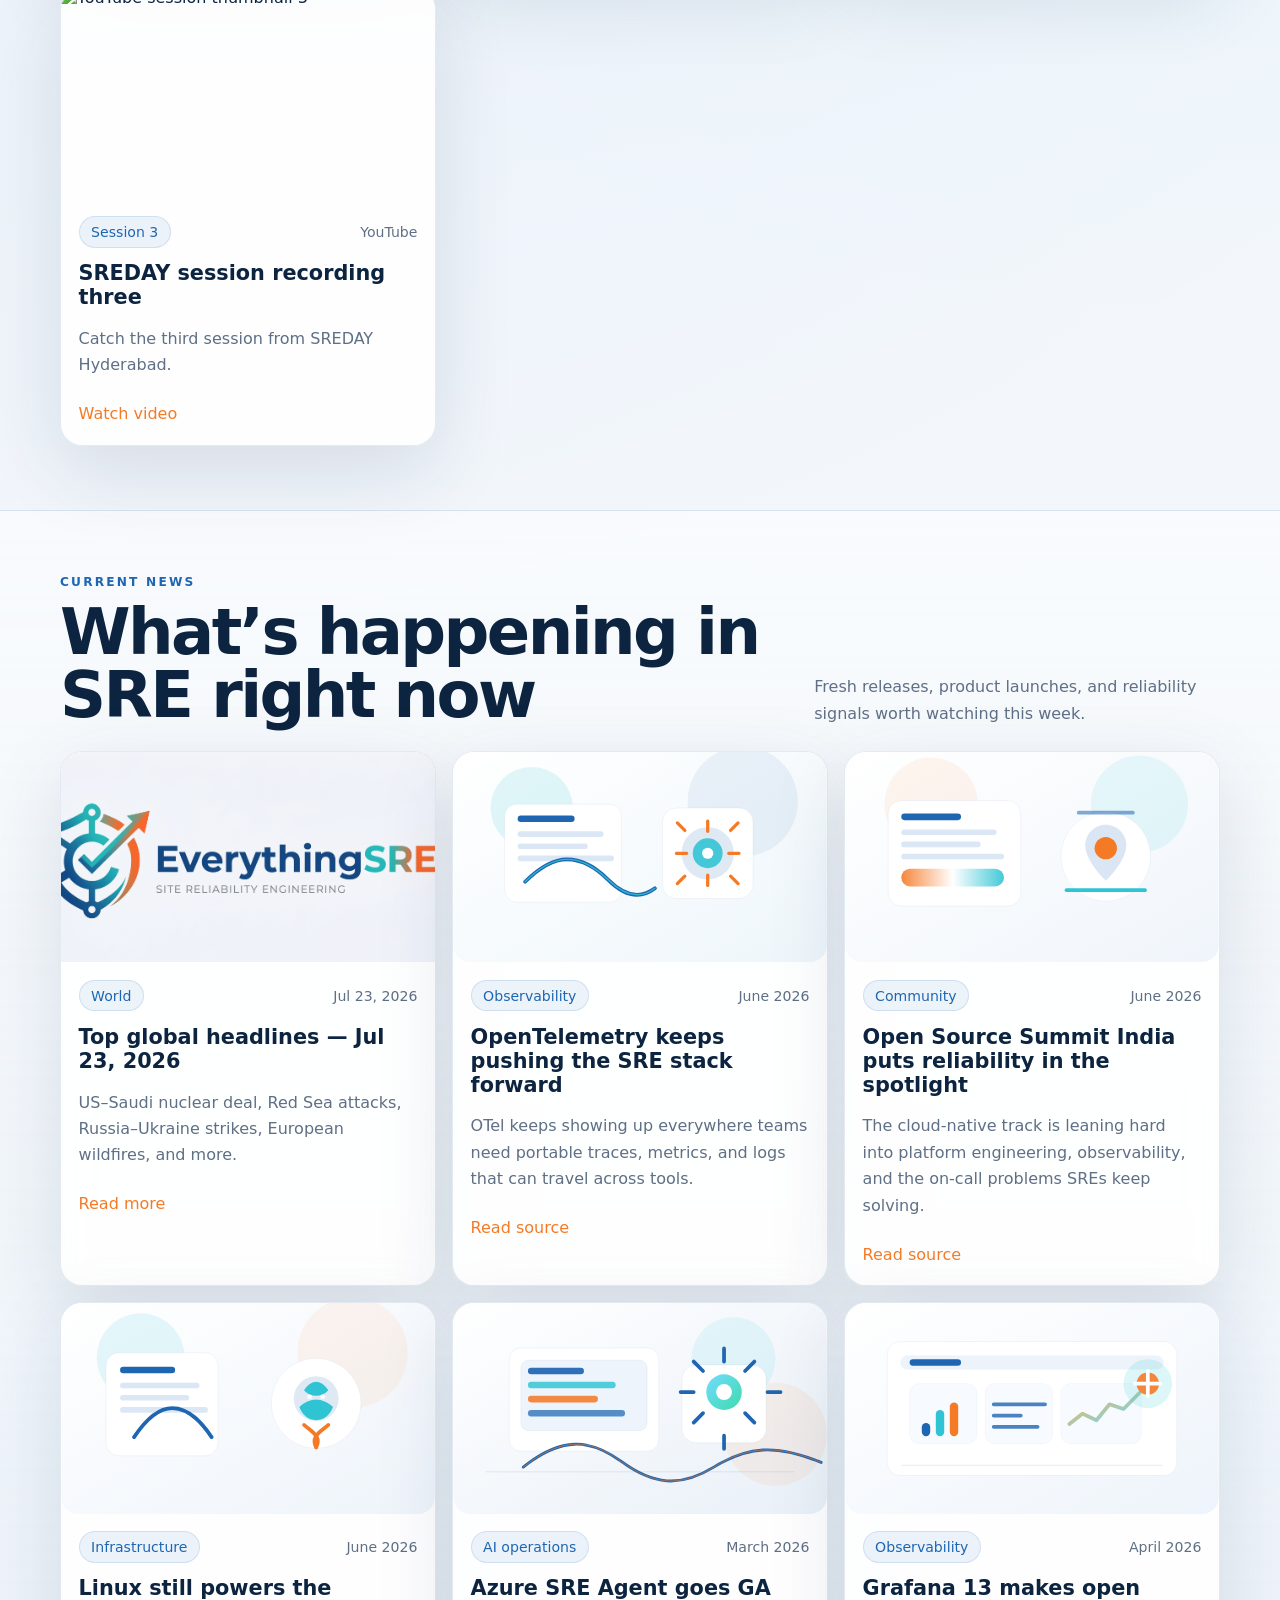
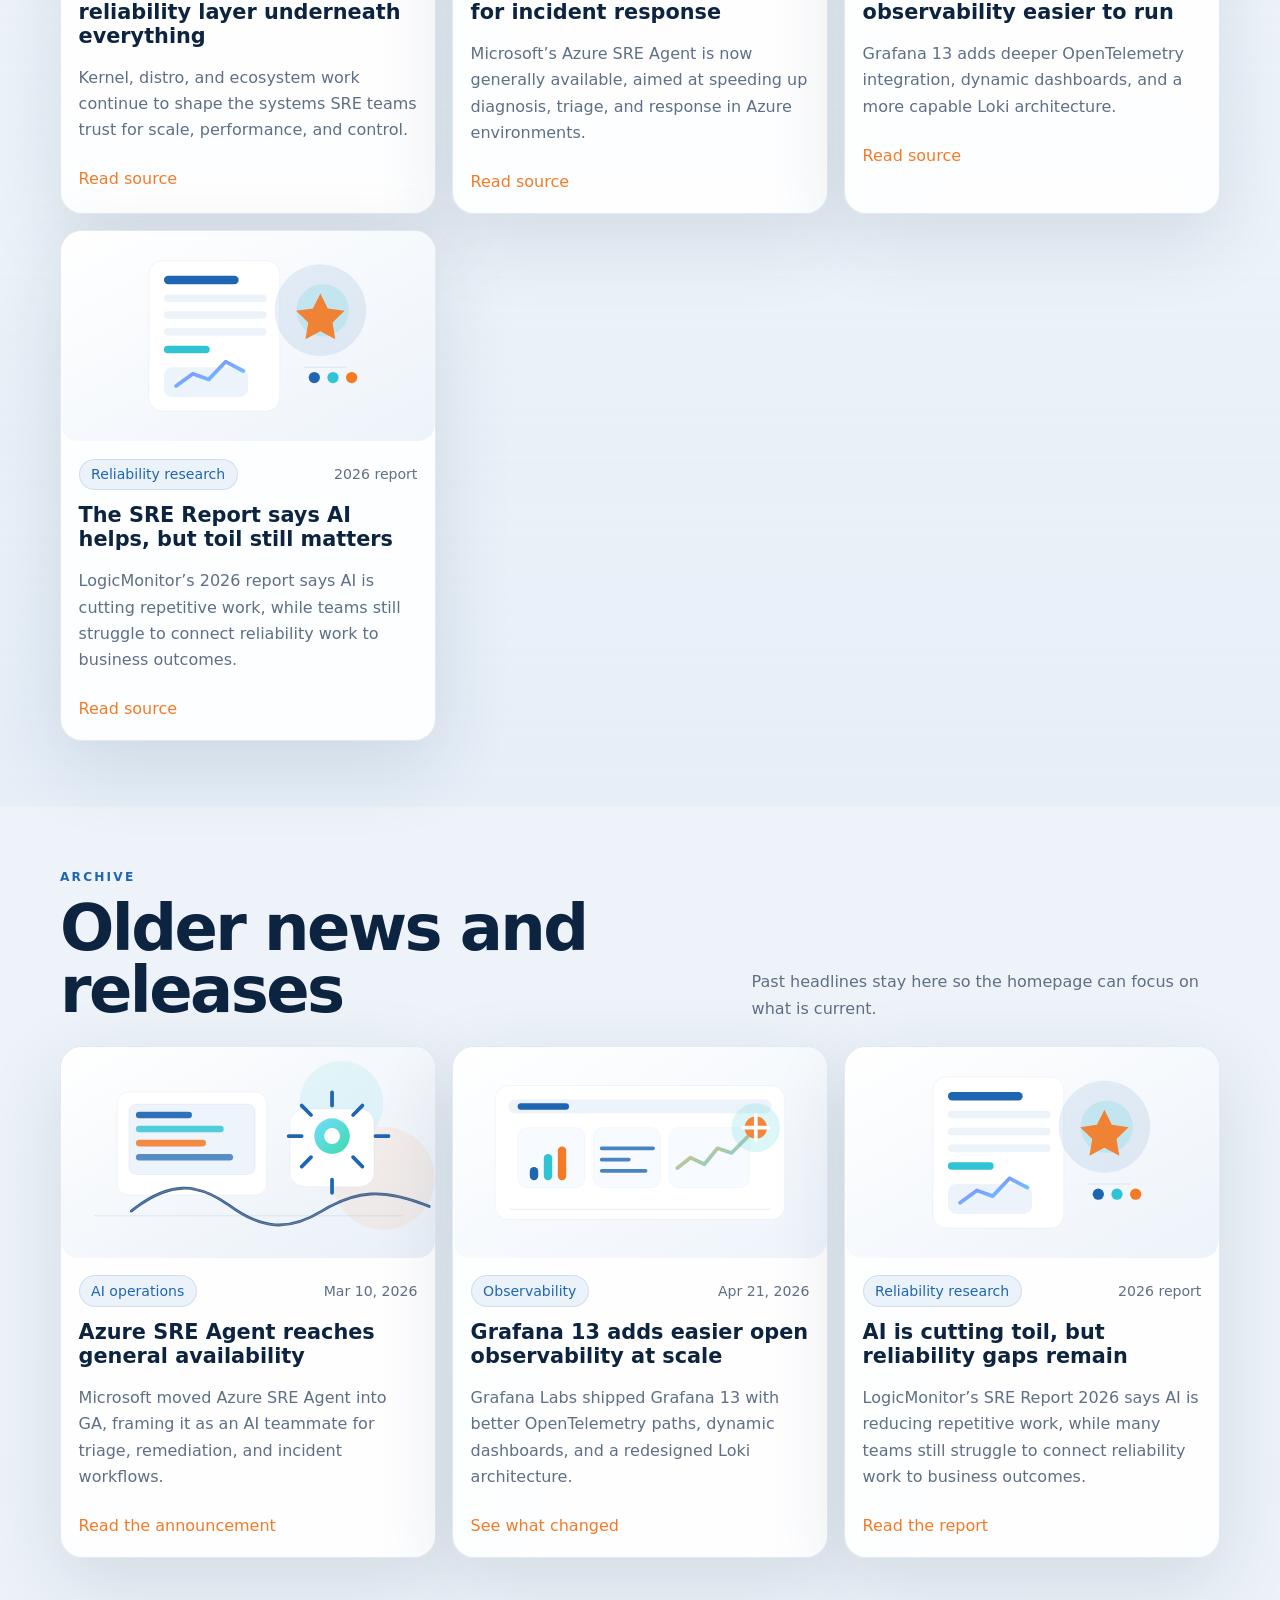
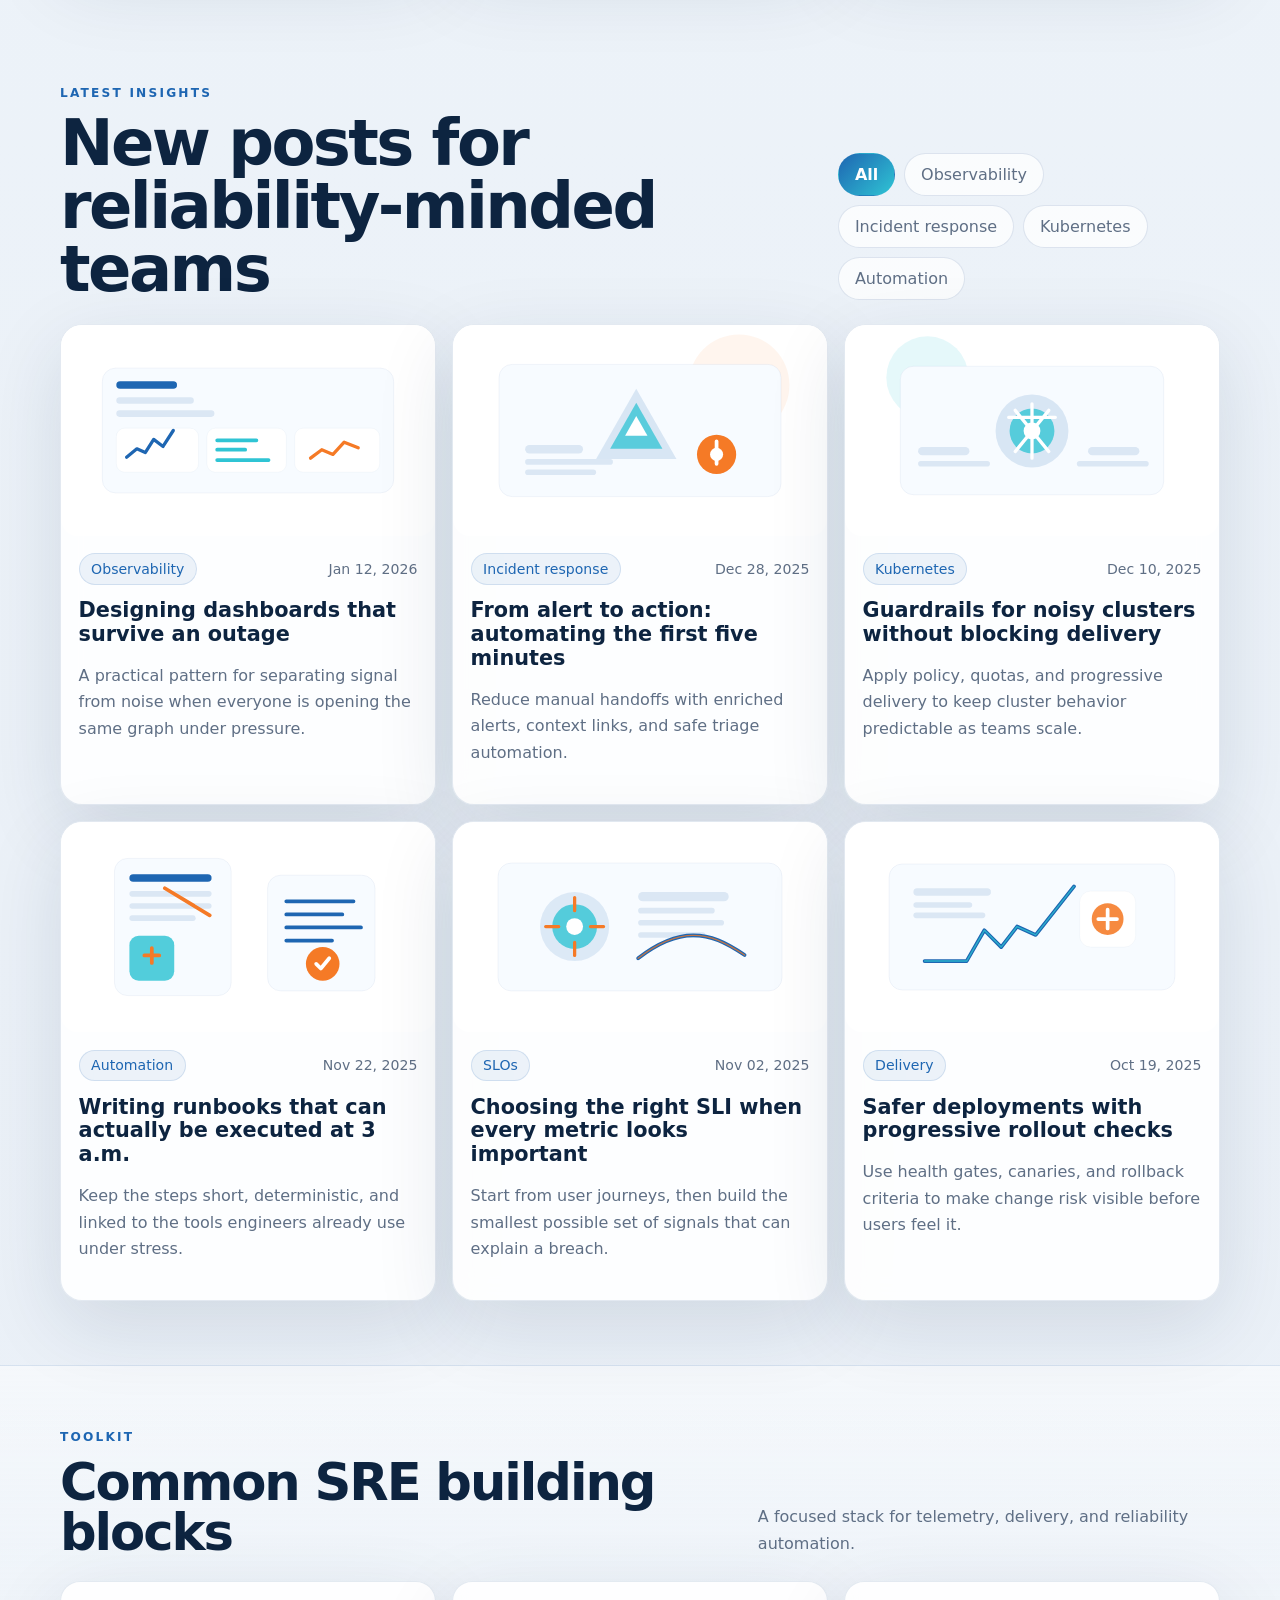
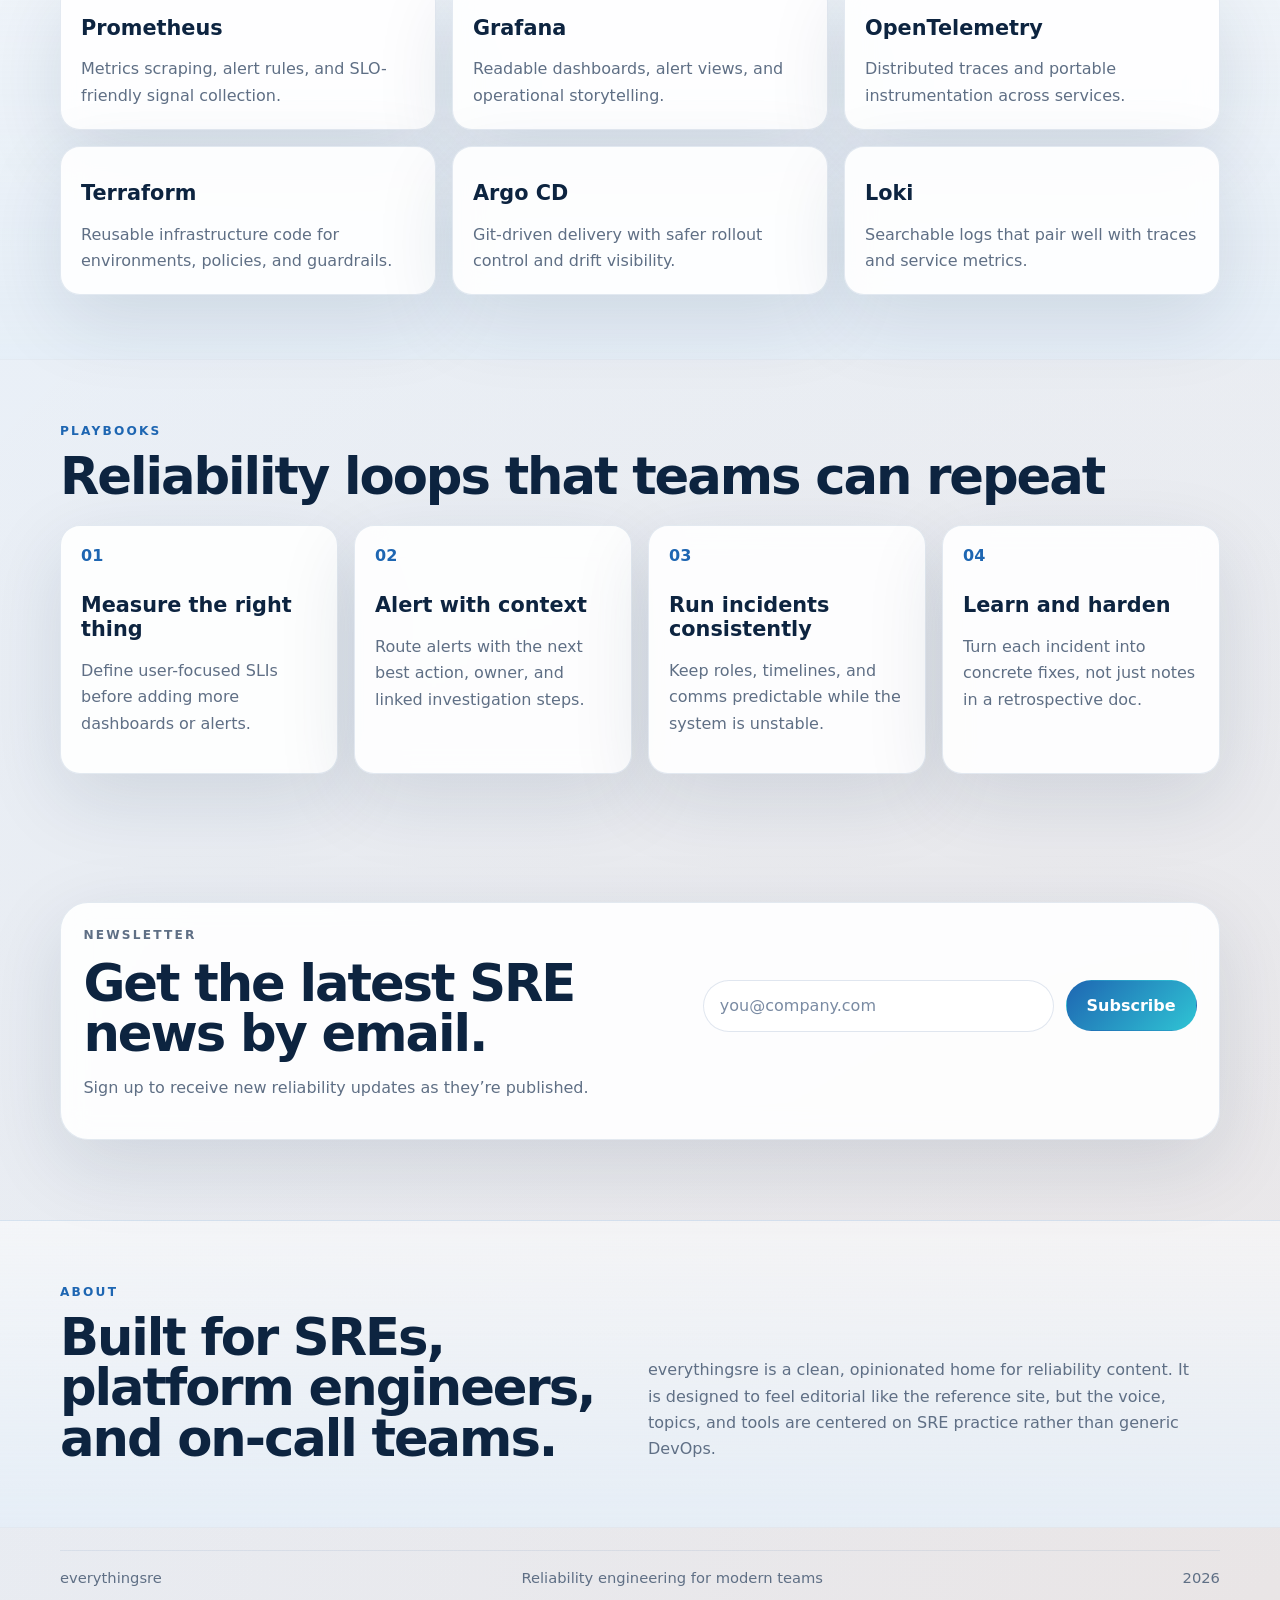
==== commit cbe39cec: "Add latest world news (2026-07-23) and homepage card Co-authored-by: Copilot <223556219+Copilot@user" ====
--- a/index.html
+++ b/index.html
@@ -10,6 +10,30 @@
     />
     <link rel="icon" href="logo.png" type="image/png" />
     <link rel="stylesheet" href="styles.css" />
+    <script>
+    (function(h,o,u,n,d) {
+    h=h[d]=h[d]||{q:[],onReady:function(c){h.q.push(c)}}
+    d=o.createElement(u);d.async=1;d.src=n
+    n=o.getElementsByTagName(u)[0];n.parentNode.insertBefore(d,n)
+  })(window,document,'script','https://www.datadoghq-browser-agent.com/us5/v6/datadog-rum.js','DD_RUM')
+
+    window.DD_RUM.onReady(function() {
+        window.DD_RUM && window.DD_RUM.init({
+    applicationId: '750dff52-45a9-4fd0-882f-ab425c716828',
+    clientToken: 'pub09d68a358c94cfc0065de4abdb450430',
+    site: 'us5.datadoghq.com',
+    service: 'everythingsre',
+    env: 'production',
+    version: '1.0.0',
+    sessionSampleRate: 100,
+    sessionReplaySampleRate: 20,
+    trackUserInteractions: true,
+    trackResources: true,
+    trackLongTasks: true,
+});
+
+    });
+</script>
     <script defer src="script.js"></script>
   </head>
   <body>
@@ -198,6 +222,20 @@
 
          <div class="news-grid">
            <article class="post-card news-card">
+             <img class="post-thumb post-thumb-image" src="logo.png" alt="World news" />
+             <div class="post-body">
+               <div class="meta-row">
+                 <span class="pill">World</span>
+                 <span>Jul 23, 2026</span>
+               </div>
+               <h3>Top global headlines — Jul 23, 2026</h3>
+               <p>
+                 US–Saudi nuclear deal, Red Sea attacks, Russia–Ukraine strikes, European wildfires, and more.
+               </p>
+               <a href="news/2026-07-23-latest-news.html">Read more</a>
+             </div>
+           </article>
+           <article class="post-card news-card">
              <img class="post-thumb post-thumb-image" src="news-otel.svg" alt="" />
              <div class="post-body">
                <div class="meta-row">
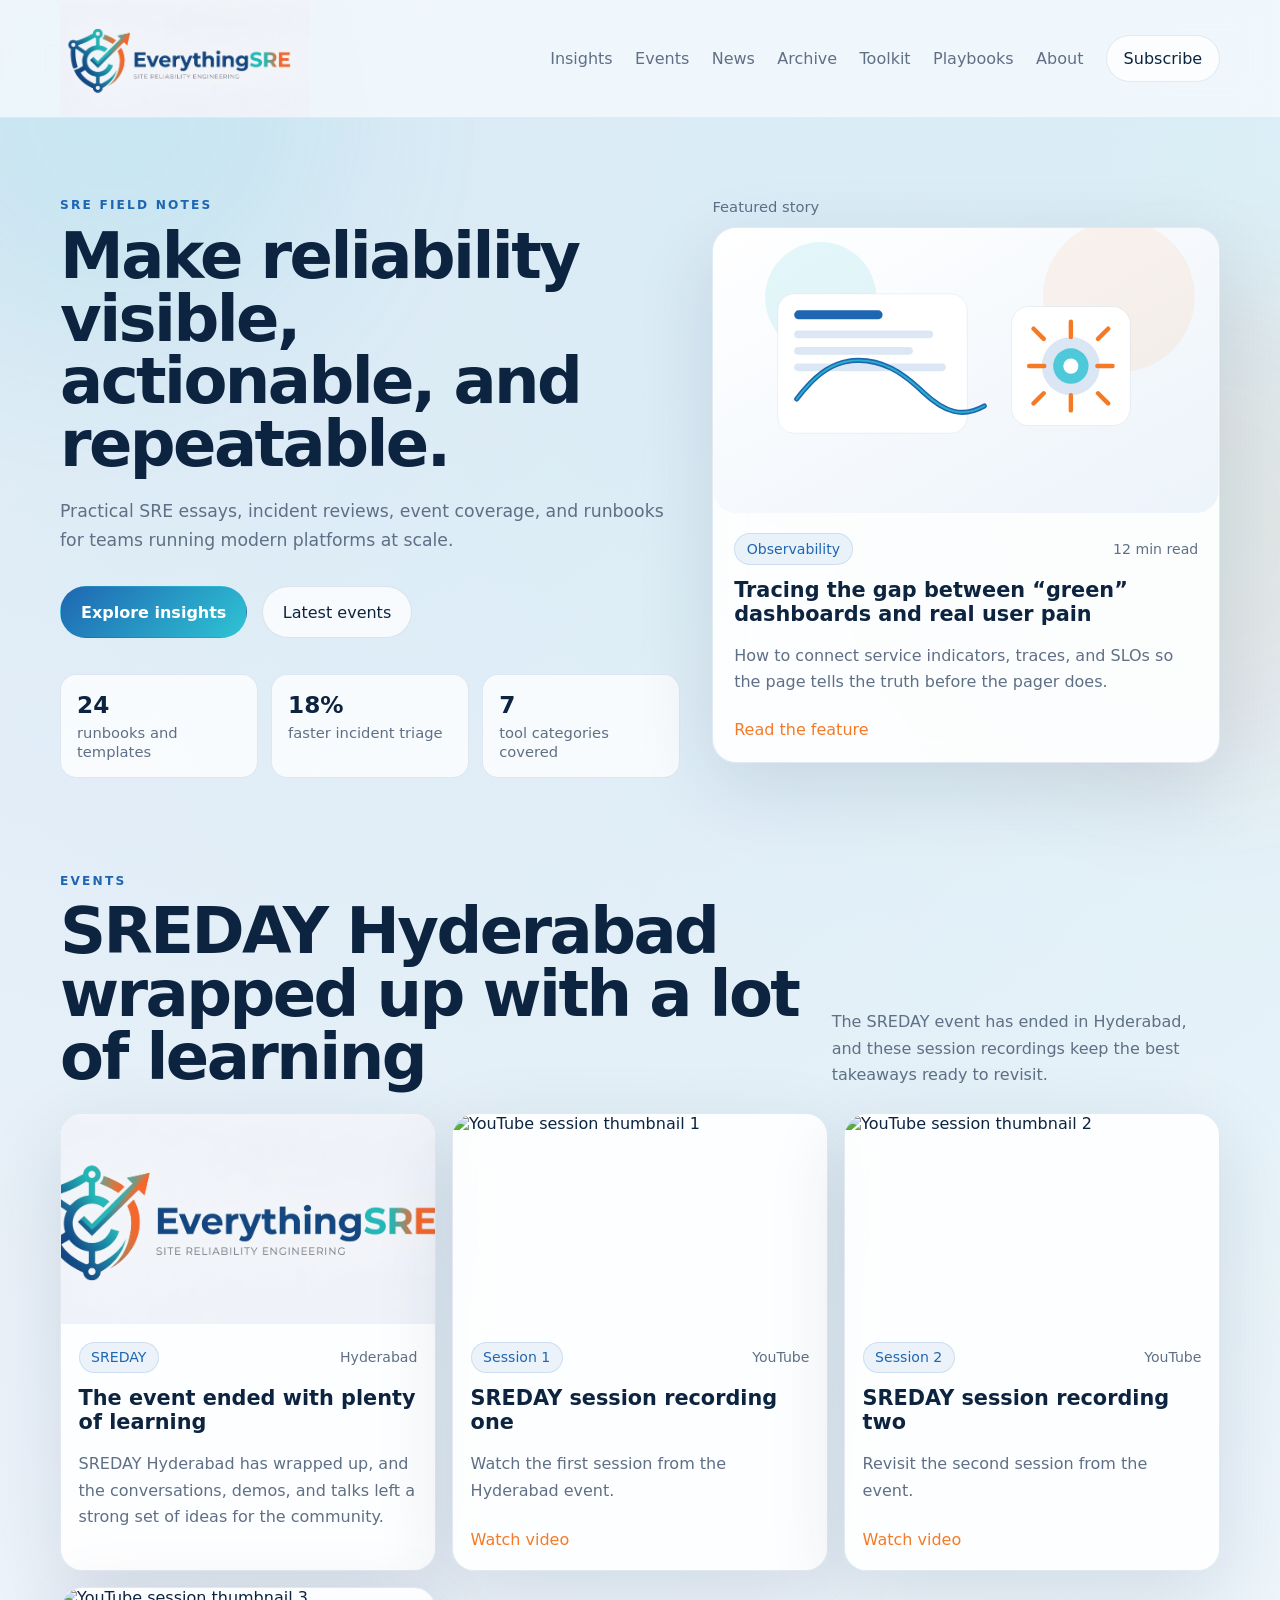
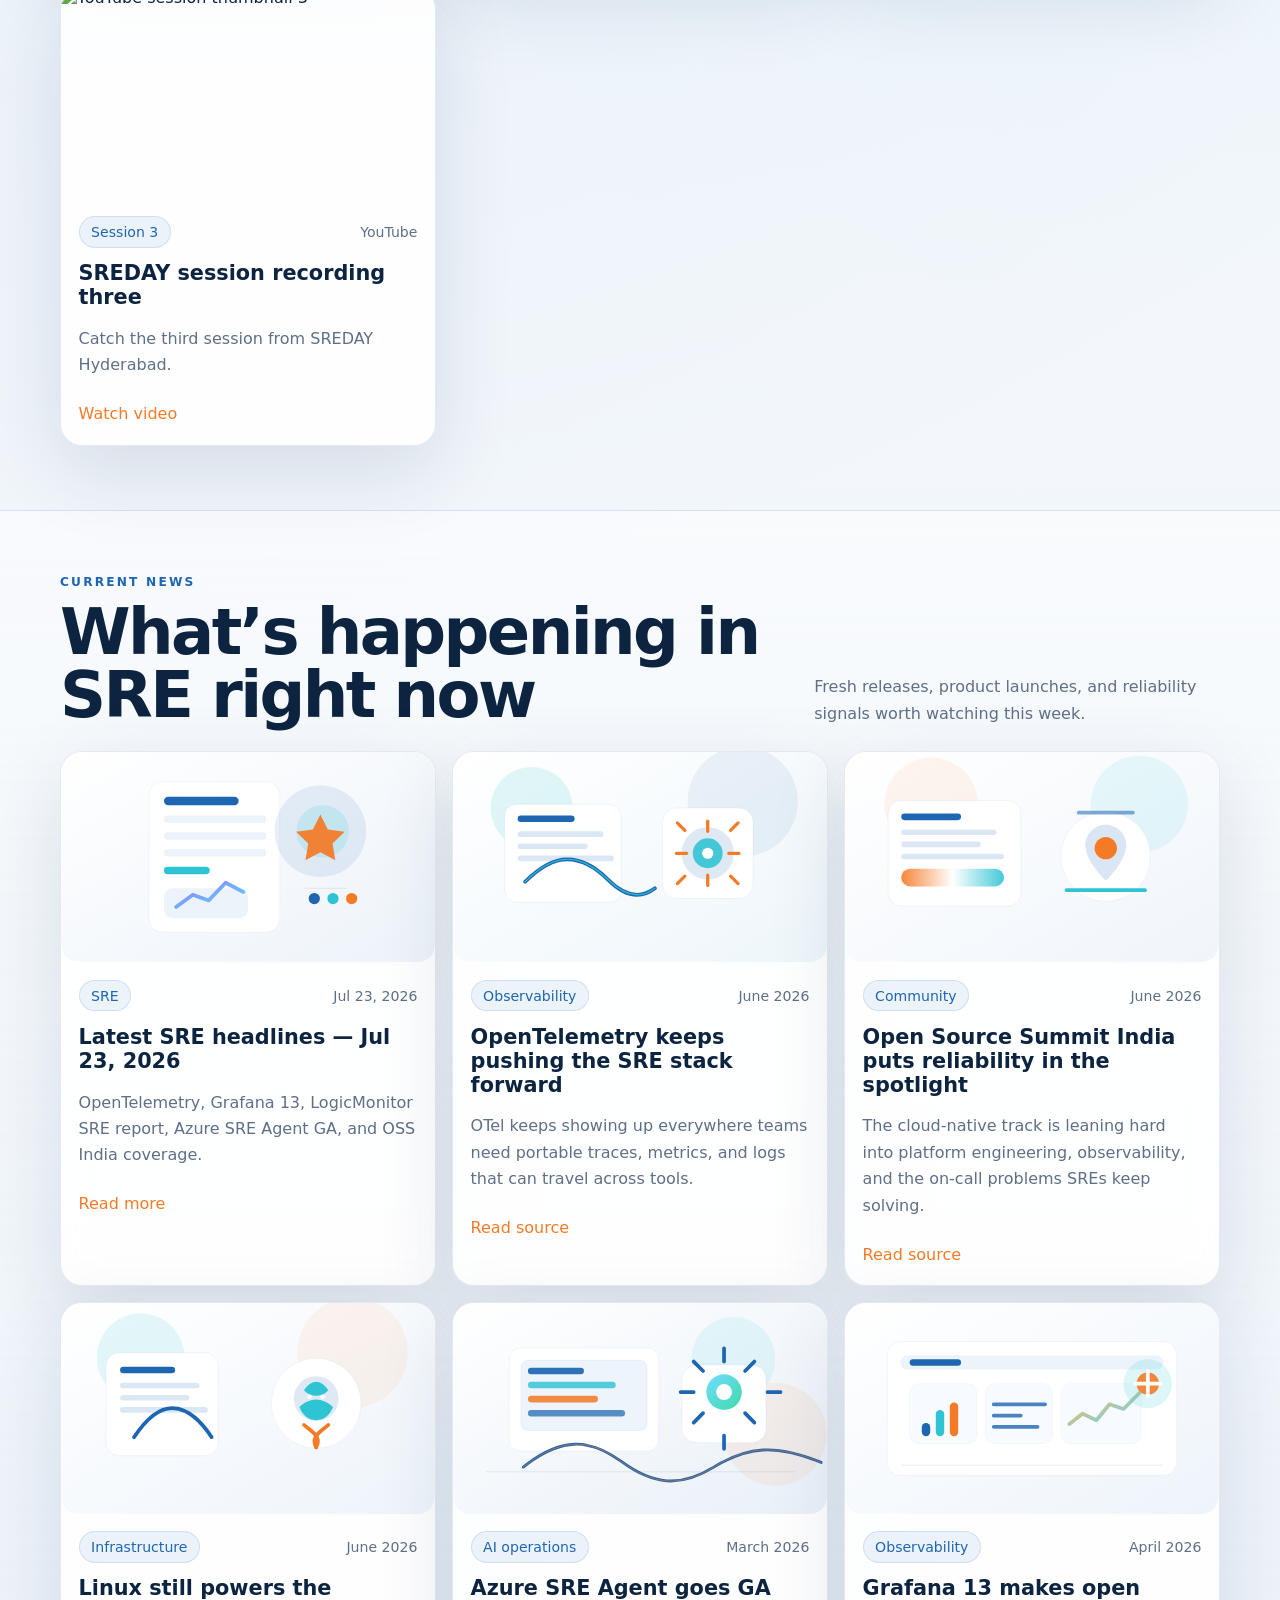
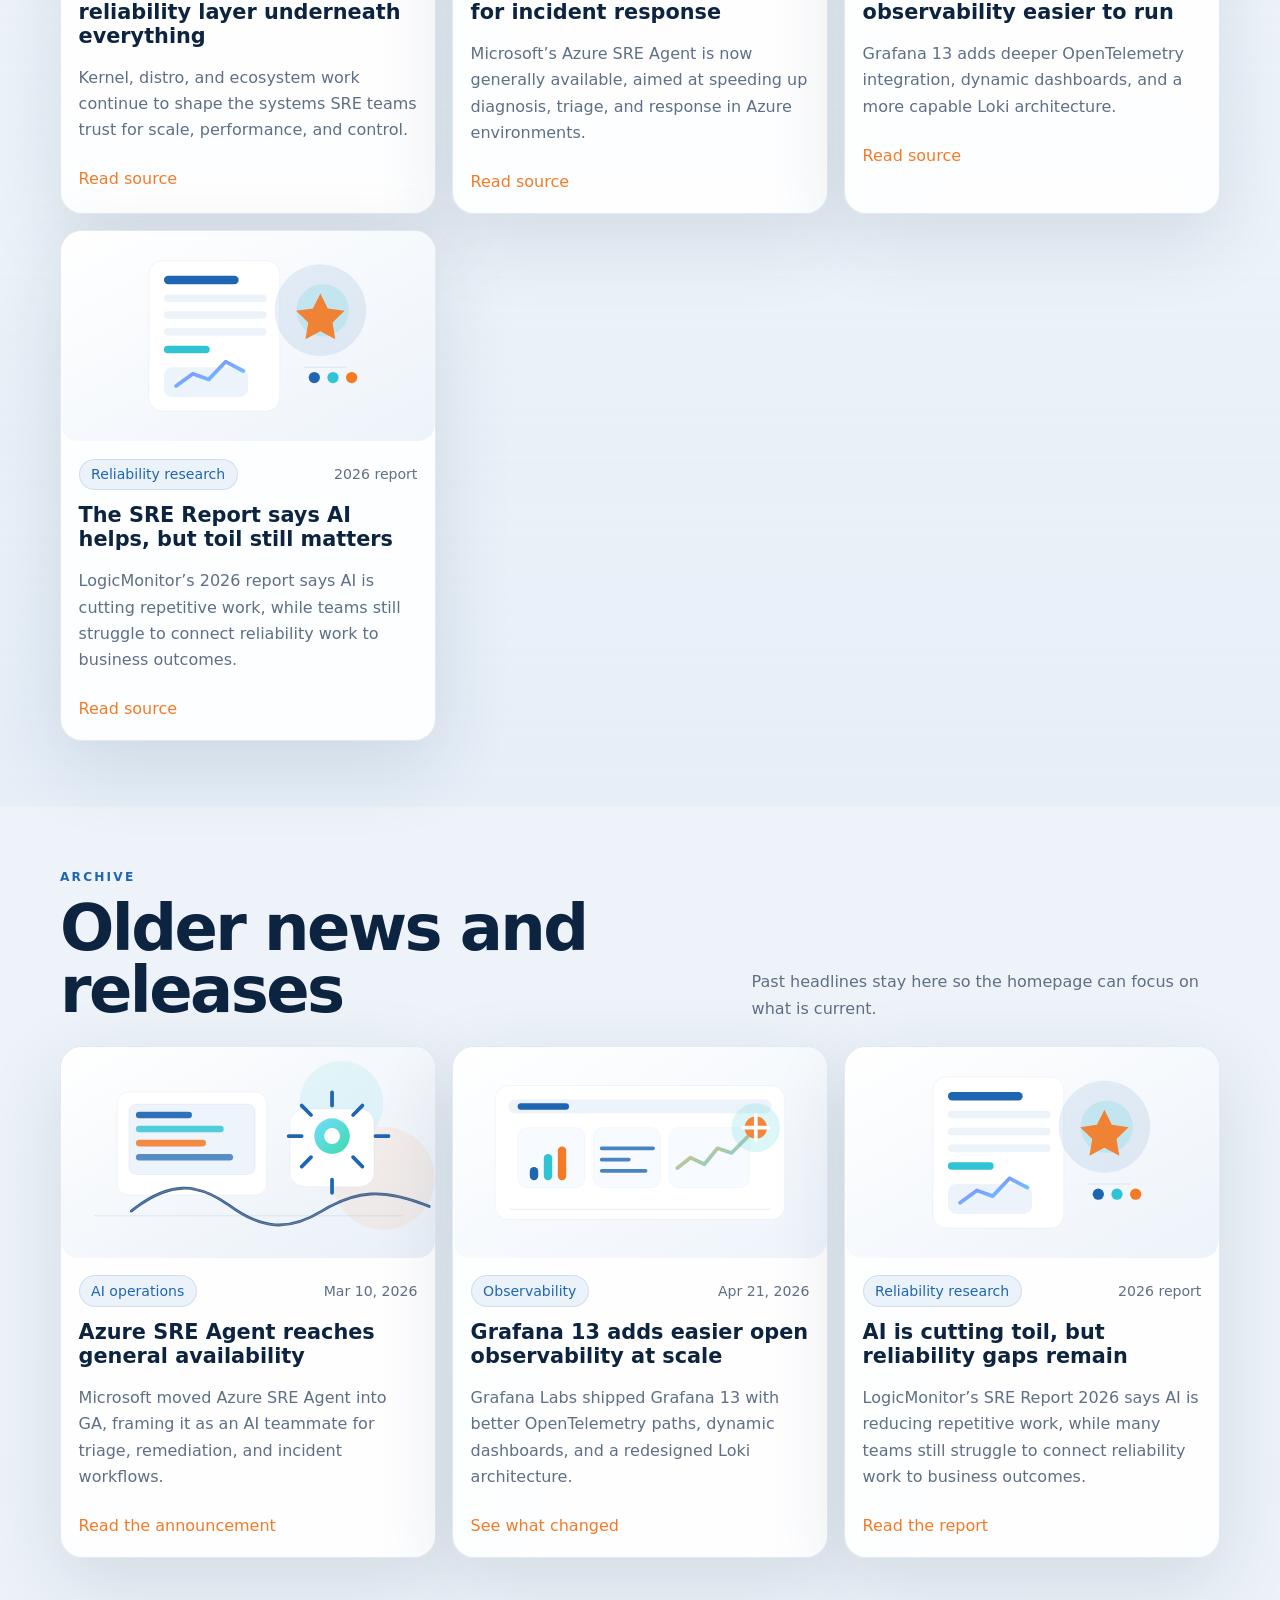
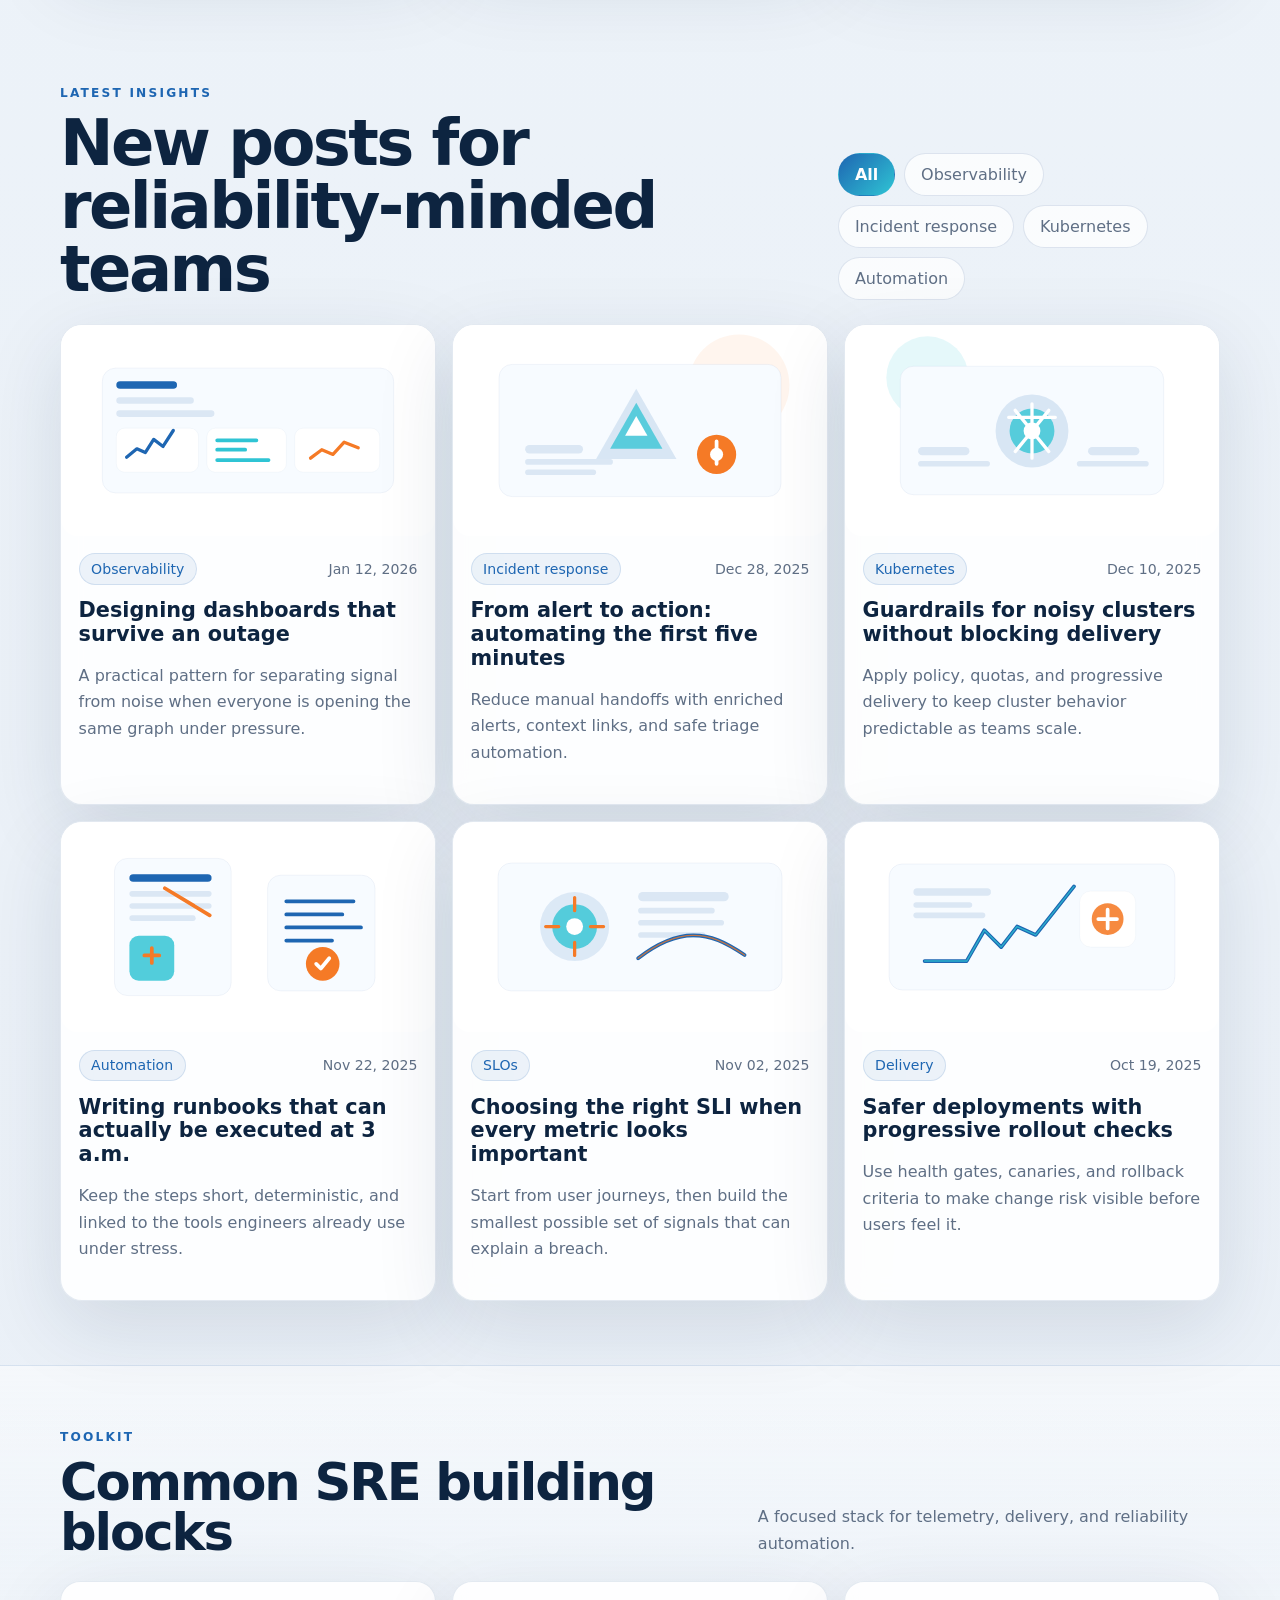
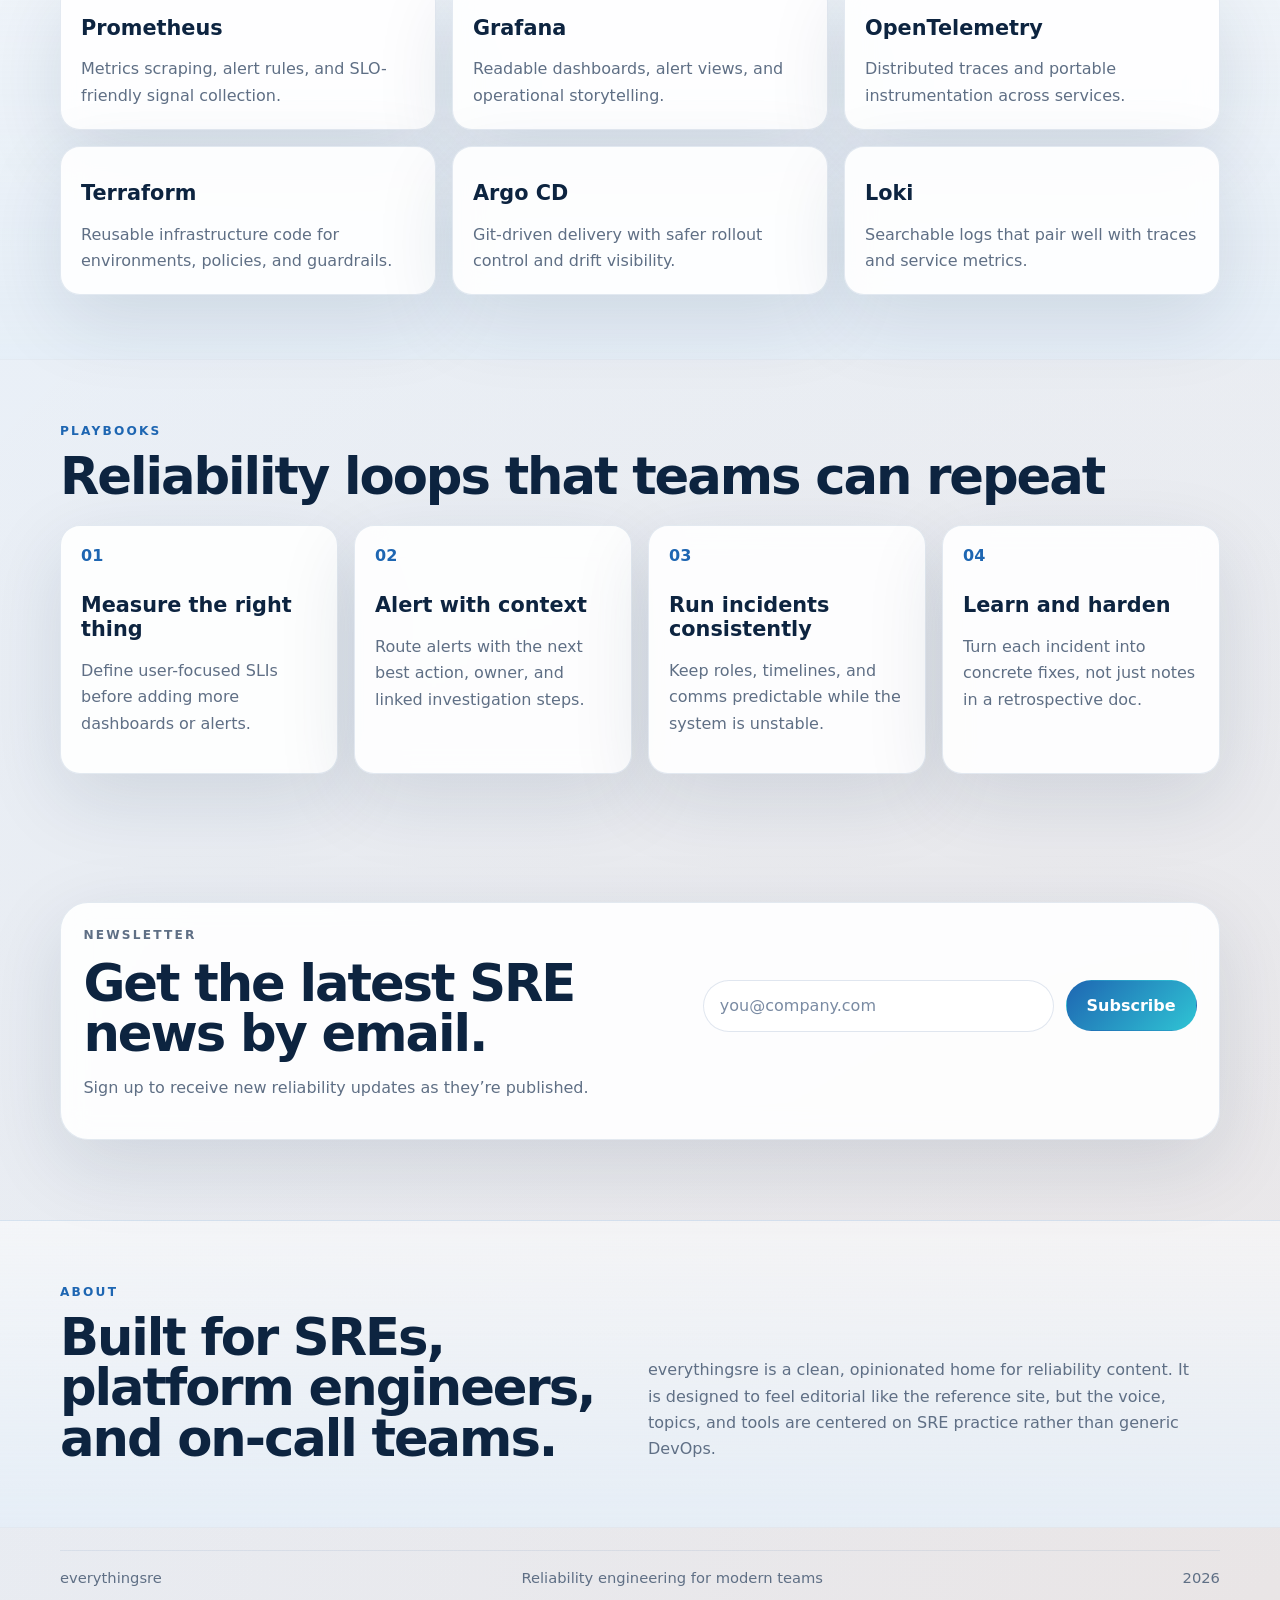
==== commit 07d5fce1: "latest update on SRE Co-authored-by: Copilot <223556219+Copilot@users.noreply.github.com>" ====
--- a/index.html
+++ b/index.html
@@ -222,15 +222,15 @@
 
          <div class="news-grid">
            <article class="post-card news-card">
-             <img class="post-thumb post-thumb-image" src="logo.png" alt="World news" />
-             <div class="post-body">
-               <div class="meta-row">
-                 <span class="pill">World</span>
+             <img class="post-thumb post-thumb-image" src="news-sre-report.svg" alt="SRE news" />
+             <div class="post-body">
+               <div class="meta-row">
+                 <span class="pill">SRE</span>
                  <span>Jul 23, 2026</span>
                </div>
-               <h3>Top global headlines — Jul 23, 2026</h3>
-               <p>
-                 US–Saudi nuclear deal, Red Sea attacks, Russia–Ukraine strikes, European wildfires, and more.
+               <h3>Latest SRE headlines — Jul 23, 2026</h3>
+               <p>
+                 OpenTelemetry, Grafana 13, LogicMonitor SRE report, Azure SRE Agent GA, and OSS India coverage.
                </p>
                <a href="news/2026-07-23-latest-news.html">Read more</a>
              </div>
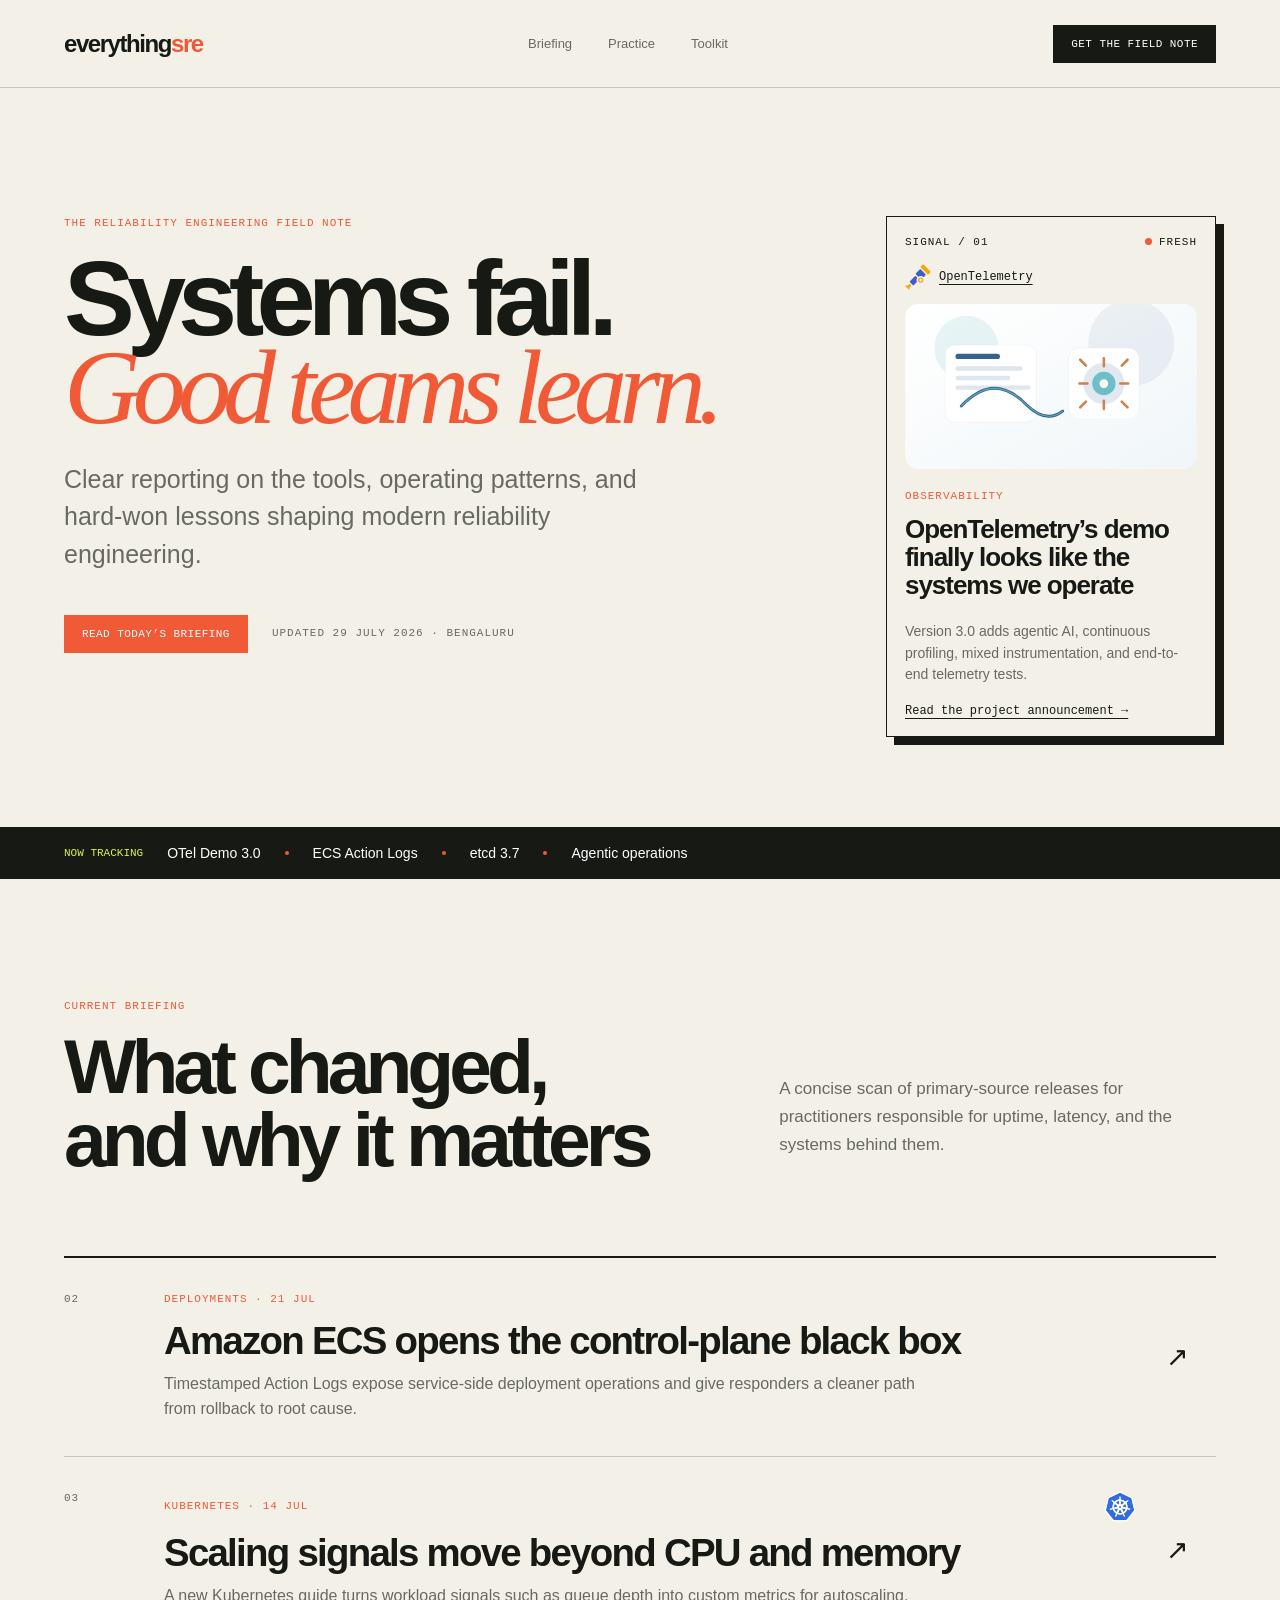
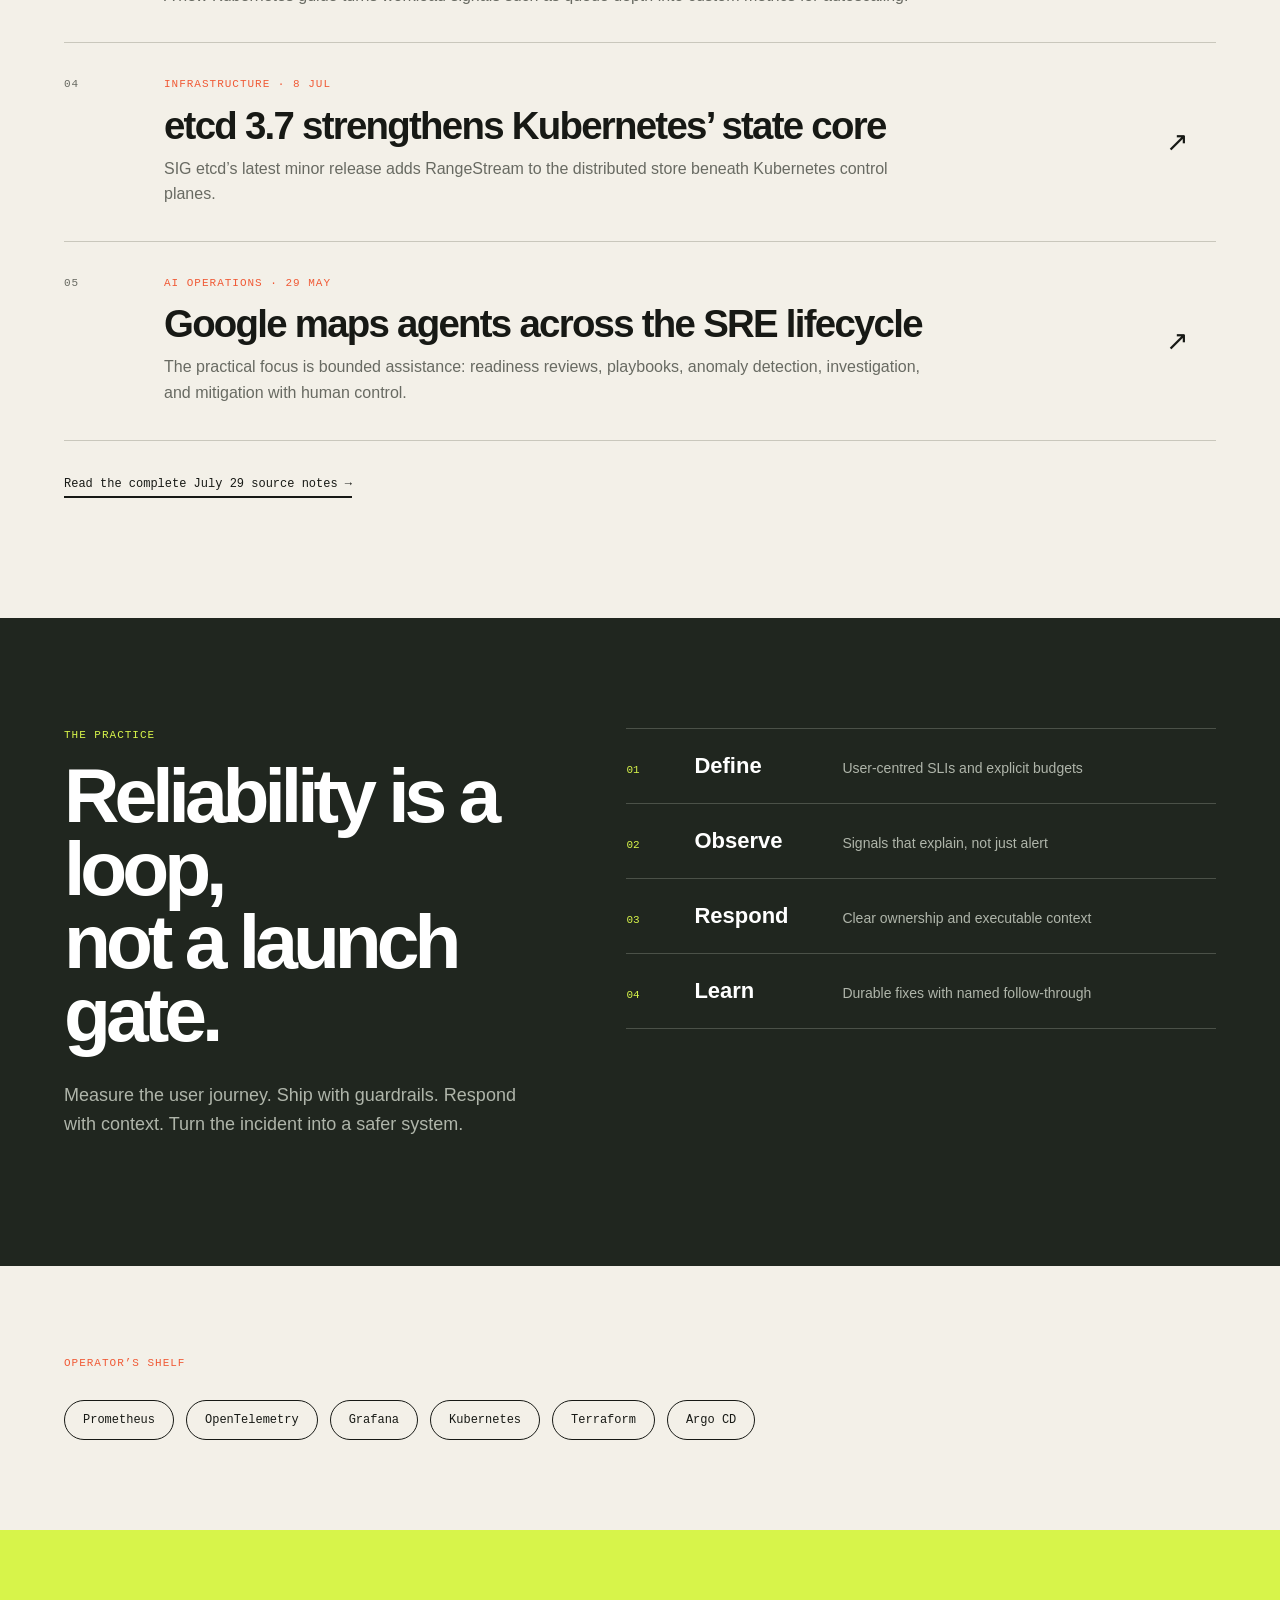
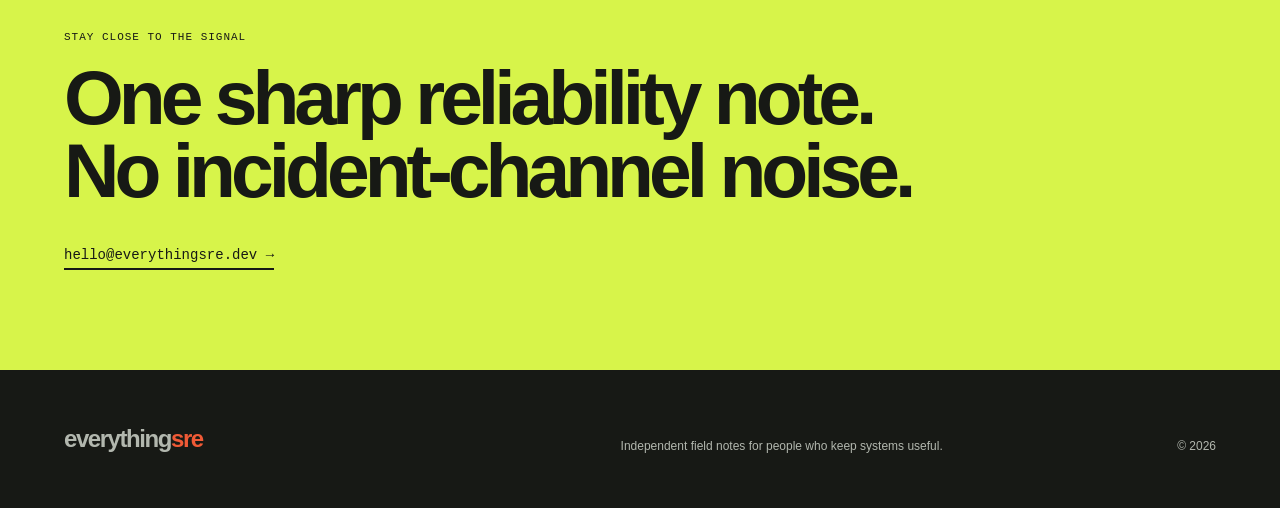
==== commit 52dbdede: "feat(site)!: launch editorial SRE news redesign" ====
--- a/index.html
+++ b/index.html
@@ -1,666 +1,180 @@
 <!doctype html>
 <html lang="en">
   <head>
-    <meta charset="UTF-8" />
-    <meta name="viewport" content="width=device-width, initial-scale=1.0" />
-    <title>everythingsre — Reliability stories, playbooks, and tools</title>
+    <meta charset="utf-8" />
+    <meta name="viewport" content="width=device-width, initial-scale=1" />
     <meta
       name="description"
-      content="An SRE-focused site for reliability engineering, incident response, observability, and platform operations."
+      content="Current SRE news, reliability engineering field notes, operating practices, and tools."
     />
+    <title>everythingsre — Reliability engineering field notes</title>
     <link rel="icon" href="logo.png" type="image/png" />
-    <link rel="stylesheet" href="styles.css" />
-    <script>
-    (function(h,o,u,n,d) {
-    h=h[d]=h[d]||{q:[],onReady:function(c){h.q.push(c)}}
-    d=o.createElement(u);d.async=1;d.src=n
-    n=o.getElementsByTagName(u)[0];n.parentNode.insertBefore(d,n)
-  })(window,document,'script','https://www.datadoghq-browser-agent.com/us5/v6/datadog-rum.js','DD_RUM')
-
-    window.DD_RUM.onReady(function() {
-        window.DD_RUM && window.DD_RUM.init({
-    applicationId: '750dff52-45a9-4fd0-882f-ab425c716828',
-    clientToken: 'pub09d68a358c94cfc0065de4abdb450430',
-    site: 'us5.datadoghq.com',
-    service: 'everythingsre',
-    env: 'production',
-    version: '1.0.0',
-    sessionSampleRate: 100,
-    sessionReplaySampleRate: 20,
-    trackUserInteractions: true,
-    trackResources: true,
-    trackLongTasks: true,
-});
-
-    });
-</script>
-    <script defer src="script.js"></script>
+    <link rel="stylesheet" href="home.css" />
   </head>
   <body>
-    <div class="bg-glow bg-glow-1"></div>
-    <div class="bg-glow bg-glow-2"></div>
+    <a class="skip-link" href="#main-content">Skip to main content</a>
+    <nav class="site-nav" aria-label="Primary navigation">
+      <a class="wordmark" href="#main-content">everything<span>sre</span></a>
+      <div class="nav-links">
+        <a href="#briefing">Briefing</a>
+        <a href="#practice">Practice</a>
+        <a href="#toolkit">Toolkit</a>
+      </div>
+      <a class="nav-button" href="#subscribe">Get the field note</a>
+    </nav>
 
-    <header class="site-header">
-      <div class="container header-inner">
-        <a class="brand" href="#home" aria-label="everythingsre home">
-          <img class="brand-mark" src="logo.png" alt="" aria-hidden="true" />
+    <main id="main-content">
+      <section class="hero">
+        <div class="hero-main">
+          <p class="kicker">The reliability engineering field note</p>
+          <h1>Systems fail.<br /><em>Good teams learn.</em></h1>
+          <p class="dek">
+            Clear reporting on the tools, operating patterns, and hard-won lessons shaping modern
+            reliability engineering.
+          </p>
+          <div class="hero-actions">
+            <a class="primary-button" href="#briefing">Read today’s briefing</a>
+            <span>Updated 29 July 2026 · Bengaluru</span>
+          </div>
+        </div>
+        <aside class="signal-card">
+          <div class="signal-top">
+            <span>Signal / 01</span>
+            <span class="live-dot">Fresh</span>
+          </div>
+          <a class="signal-project" href="https://opentelemetry.io/" target="_blank" rel="noreferrer">
+            <img src="assets/brands/opentelemetry-icon-color.svg" alt="OpenTelemetry project" />
+            <span>OpenTelemetry</span>
+          </a>
+          <img src="news-otel.svg" alt="" />
+          <p class="tag">Observability</p>
+          <h2>OpenTelemetry’s demo finally looks like the systems we operate</h2>
+          <p>
+            Version 3.0 adds agentic AI, continuous profiling, mixed instrumentation, and
+            end-to-end telemetry tests.
+          </p>
+          <a href="https://opentelemetry.io/blog/2026/we-broke-the-demo/" target="_blank" rel="noreferrer">
+            Read the project announcement →
+          </a>
+        </aside>
+      </section>
+
+      <section class="ticker" aria-label="Current coverage">
+        <span>Now tracking</span>
+        <p>OTel Demo 3.0</p><i></i>
+        <p>ECS Action Logs</p><i></i>
+        <p>etcd 3.7</p><i></i>
+        <p>Agentic operations</p>
+      </section>
+
+      <section class="briefing" id="briefing">
+        <header class="section-title">
+          <div>
+            <p class="kicker">Current briefing</p>
+            <h2>What changed,<br />and why it matters</h2>
+          </div>
+          <p>
+            A concise scan of primary-source releases for practitioners responsible for uptime,
+            latency, and the systems behind them.
+          </p>
+        </header>
+
+        <div class="story-list">
+          <article>
+            <p class="story-index">02</p>
+            <div>
+              <p class="tag">Deployments · 21 Jul</p>
+              <h3>Amazon ECS opens the control-plane black box</h3>
+              <p>
+                Timestamped Action Logs expose service-side deployment operations and give
+                responders a cleaner path from rollback to root cause.
+              </p>
+            </div>
+            <a href="https://aws.amazon.com/about-aws/whats-new/2026/07/amazon-ecs-action-logs/" target="_blank" rel="noreferrer" aria-label="Read the AWS Action Logs announcement">↗</a>
+          </article>
+          <article>
+            <p class="story-index">03</p>
+            <div>
+              <div class="story-project">
+                <p class="tag">Kubernetes · 14 Jul</p>
+                <a href="https://kubernetes.io/" target="_blank" rel="noreferrer">
+                  <img src="assets/brands/kubernetes-icon-color.svg" alt="Kubernetes project" />
+                </a>
+              </div>
+              <h3>Scaling signals move beyond CPU and memory</h3>
+              <p>
+                A new Kubernetes guide turns workload signals such as queue depth into custom
+                metrics for autoscaling.
+              </p>
+            </div>
+            <a href="https://kubernetes.io/blog/2026/07/14/custom-metrics-exporter-kubernetes/" target="_blank" rel="noreferrer" aria-label="Read the Kubernetes custom metrics guide">↗</a>
+          </article>
+          <article>
+            <p class="story-index">04</p>
+            <div>
+              <p class="tag">Infrastructure · 8 Jul</p>
+              <h3>etcd 3.7 strengthens Kubernetes’ state core</h3>
+              <p>
+                SIG etcd’s latest minor release adds RangeStream to the distributed store beneath
+                Kubernetes control planes.
+              </p>
+            </div>
+            <a href="https://kubernetes.io/blog/2026/07/08/announcing-etcd-3.7/" target="_blank" rel="noreferrer" aria-label="Read the etcd 3.7 announcement">↗</a>
+          </article>
+          <article>
+            <p class="story-index">05</p>
+            <div>
+              <p class="tag">AI operations · 29 May</p>
+              <h3>Google maps agents across the SRE lifecycle</h3>
+              <p>
+                The practical focus is bounded assistance: readiness reviews, playbooks, anomaly
+                detection, investigation, and mitigation with human control.
+              </p>
+            </div>
+            <a href="https://cloud.google.com/blog/products/devops-sre/how-google-sre-is-using-agentic-ai-to-improve-operations/" target="_blank" rel="noreferrer" aria-label="Read Google's AI in SRE article">↗</a>
+          </article>
+        </div>
+        <a class="roundup-link" href="news/2026-07-29-latest-news.html">
+          Read the complete July 29 source notes →
         </a>
+      </section>
 
-        <button class="nav-toggle" type="button" aria-expanded="false" aria-controls="primary-nav">
-          <span></span>
-          <span></span>
-          <span></span>
-          <span class="sr-only">Toggle navigation</span>
-        </button>
+      <section class="practice" id="practice">
+        <div class="practice-copy">
+          <p class="kicker">The practice</p>
+          <h2>Reliability is a loop,<br />not a launch gate.</h2>
+          <p>
+            Measure the user journey. Ship with guardrails. Respond with context. Turn the
+            incident into a safer system.
+          </p>
+        </div>
+        <ol>
+          <li><span>01</span><strong>Define</strong><small>User-centred SLIs and explicit budgets</small></li>
+          <li><span>02</span><strong>Observe</strong><small>Signals that explain, not just alert</small></li>
+          <li><span>03</span><strong>Respond</strong><small>Clear ownership and executable context</small></li>
+          <li><span>04</span><strong>Learn</strong><small>Durable fixes with named follow-through</small></li>
+        </ol>
+      </section>
 
-        <nav class="primary-nav" id="primary-nav">
-          <a href="#insights">Insights</a>
-          <a href="#events">Events</a>
-          <a href="#news">News</a>
-          <a href="#archive">Archive</a>
-          <a href="#toolkit">Toolkit</a>
-          <a href="#playbooks">Playbooks</a>
-          <a href="#about">About</a>
-          <a class="nav-cta" href="#subscribe">Subscribe</a>
-        </nav>
-      </div>
-    </header>
-
-    <main id="home">
-      <section class="hero">
-        <div class="container hero-grid">
-          <div class="hero-copy">
-            <p class="eyebrow">SRE field notes</p>
-            <h1>Make reliability visible, actionable, and repeatable.</h1>
-            <p class="lead">
-              Practical SRE essays, incident reviews, event coverage, and runbooks for teams
-              running modern platforms at scale.
-            </p>
-
-            <div class="hero-actions">
-              <a class="button button-primary" href="#insights">Explore insights</a>
-              <a class="button button-secondary" href="#events">Latest events</a>
-            </div>
-
-            <ul class="hero-metrics" aria-label="Site highlights">
-              <li>
-                <strong>24</strong>
-                <span>runbooks and templates</span>
-              </li>
-              <li>
-                <strong>18%</strong>
-                <span>faster incident triage</span>
-              </li>
-              <li>
-                <strong>7</strong>
-                <span>tool categories covered</span>
-              </li>
-            </ul>
-          </div>
-
-          <aside class="hero-panel" aria-label="Featured story">
-            <p class="panel-label">Featured story</p>
-            <div class="story-card story-card-large">
-              <img class="story-visual story-thumb-image" src="feature-observability.svg" alt="" />
-              <div class="story-content">
-                <div class="meta-row">
-                  <span class="pill">Observability</span>
-                  <span>12 min read</span>
-                </div>
-                <h2>Tracing the gap between “green” dashboards and real user pain</h2>
-                <p>
-                  How to connect service indicators, traces, and SLOs so the page tells the truth
-                  before the pager does.
-                </p>
-                <a href="#insights">Read the feature</a>
-              </div>
-            </div>
-          </aside>
+      <section class="toolkit" id="toolkit">
+        <p class="kicker">Operator’s shelf</p>
+        <div class="tool-row">
+          <span>Prometheus</span><span>OpenTelemetry</span><span>Grafana</span>
+          <span>Kubernetes</span><span>Terraform</span><span>Argo CD</span>
         </div>
       </section>
 
-      <section class="section" id="events">
-       <div class="container">
-         <div class="section-heading">
-           <div>
-             <p class="eyebrow">Events</p>
-             <h2>SREDAY Hyderabad wrapped up with a lot of learning</h2>
-           </div>
-           <p class="section-copy">
-             The SREDAY event has ended in Hyderabad, and these session recordings keep the best
-             takeaways ready to revisit.
-           </p>
-         </div>
-
-         <div class="news-grid">
-           <article class="post-card news-card">
-             <img class="post-thumb post-thumb-image" src="logo.png" alt="SREDAY Hyderabad event" />
-             <div class="post-body">
-               <div class="meta-row">
-                 <span class="pill">SREDAY</span>
-                 <span>Hyderabad</span>
-               </div>
-               <h3>The event ended with plenty of learning</h3>
-               <p>
-                 SREDAY Hyderabad has wrapped up, and the conversations, demos, and talks left a
-                 strong set of ideas for the community.
-               </p>
-             </div>
-           </article>
-
-           <article class="post-card news-card">
-             <img
-               class="post-thumb post-thumb-image"
-               src="https://img.youtube.com/vi/KKkR8nUFmB8/hqdefault.jpg"
-               alt="YouTube session thumbnail 1"
-             />
-             <div class="post-body">
-               <div class="meta-row">
-                 <span class="pill">Session 1</span>
-                 <span>YouTube</span>
-               </div>
-               <h3>SREDAY session recording one</h3>
-               <p>Watch the first session from the Hyderabad event.</p>
-               <a href="https://www.youtube.com/watch?v=KKkR8nUFmB8" target="_blank" rel="noreferrer">
-                 Watch video
-               </a>
-             </div>
-           </article>
-
-           <article class="post-card news-card">
-             <img
-               class="post-thumb post-thumb-image"
-               src="https://img.youtube.com/vi/zSh724rsLjA/hqdefault.jpg"
-               alt="YouTube session thumbnail 2"
-             />
-             <div class="post-body">
-               <div class="meta-row">
-                 <span class="pill">Session 2</span>
-                 <span>YouTube</span>
-               </div>
-               <h3>SREDAY session recording two</h3>
-               <p>Revisit the second session from the event.</p>
-               <a href="https://www.youtube.com/live/zSh724rsLjA?si=1PLY5Fno8rlBkaGq" target="_blank" rel="noreferrer">
-                 Watch video
-               </a>
-             </div>
-           </article>
-
-           <article class="post-card news-card">
-             <img
-               class="post-thumb post-thumb-image"
-               src="https://img.youtube.com/vi/GZymWbft_rA/hqdefault.jpg"
-               alt="YouTube session thumbnail 3"
-             />
-             <div class="post-body">
-               <div class="meta-row">
-                 <span class="pill">Session 3</span>
-                 <span>YouTube</span>
-               </div>
-               <h3>SREDAY session recording three</h3>
-               <p>Catch the third session from SREDAY Hyderabad.</p>
-               <a href="https://www.youtube.com/live/GZymWbft_rA?si=lPBq5CFp6Is4YdlW" target="_blank" rel="noreferrer">
-                 Watch video
-               </a>
-             </div>
-           </article>
-         </div>
-       </div>
-      </section>
-
-      <section class="section section-alt" id="news">
-       <div class="container">
-         <div class="section-heading">
-           <div>
-             <p class="eyebrow">Current news</p>
-             <h2>What’s happening in SRE right now</h2>
-           </div>
-           <p class="section-copy">
-             Fresh releases, product launches, and reliability signals worth watching this week.
-           </p>
-         </div>
-
-         <div class="news-grid">
-           <article class="post-card news-card">
-             <img class="post-thumb post-thumb-image" src="news-sre-report.svg" alt="SRE news" />
-             <div class="post-body">
-               <div class="meta-row">
-                 <span class="pill">SRE</span>
-                 <span>Jul 23, 2026</span>
-               </div>
-               <h3>Latest SRE headlines — Jul 23, 2026</h3>
-               <p>
-                 OpenTelemetry, Grafana 13, LogicMonitor SRE report, Azure SRE Agent GA, and OSS India coverage.
-               </p>
-               <a href="news/2026-07-23-latest-news.html">Read more</a>
-             </div>
-           </article>
-           <article class="post-card news-card">
-             <img class="post-thumb post-thumb-image" src="news-otel.svg" alt="" />
-             <div class="post-body">
-               <div class="meta-row">
-                 <span class="pill">Observability</span>
-                 <span>June 2026</span>
-               </div>
-               <h3>OpenTelemetry keeps pushing the SRE stack forward</h3>
-               <p>
-                 OTel keeps showing up everywhere teams need portable traces, metrics, and logs
-                 that can travel across tools.
-               </p>
-               <a
-                 href="https://www.cncf.io/announcements/2026/05/21/cloud-native-computing-foundation-announces-opentelemetrys-graduation-solidifying-status-as-the-de-facto-observability-standard/"
-                 target="_blank"
-                 rel="noreferrer"
-               >
-                 Read source
-               </a>
-             </div>
-           </article>
-
-           <article class="post-card news-card">
-             <img class="post-thumb post-thumb-image" src="news-oss-india.svg" alt="" />
-             <div class="post-body">
-               <div class="meta-row">
-                 <span class="pill">Community</span>
-                 <span>June 2026</span>
-               </div>
-               <h3>Open Source Summit India puts reliability in the spotlight</h3>
-               <p>
-                 The cloud-native track is leaning hard into platform engineering, observability,
-                 and the on-call problems SREs keep solving.
-               </p>
-               <a href="https://events.linuxfoundation.org/open-source-summit-india/" target="_blank" rel="noreferrer">
-                 Read source
-               </a>
-             </div>
-           </article>
-
-           <article class="post-card news-card">
-             <img class="post-thumb post-thumb-image" src="news-linux.svg" alt="" />
-             <div class="post-body">
-               <div class="meta-row">
-                 <span class="pill">Infrastructure</span>
-                 <span>June 2026</span>
-               </div>
-               <h3>Linux still powers the reliability layer underneath everything</h3>
-               <p>
-                 Kernel, distro, and ecosystem work continue to shape the systems SRE teams trust
-                 for scale, performance, and control.
-               </p>
-               <a
-                 href="https://events.linuxfoundation.org/open-source-summit-india/"
-                 target="_blank"
-                 rel="noreferrer"
-               >
-                 Read source
-               </a>
-             </div>
-           </article>
-
-           <article class="post-card news-card">
-             <img class="post-thumb post-thumb-image" src="news-azure-sre-agent.svg" alt="" />
-             <div class="post-body">
-               <div class="meta-row">
-                 <span class="pill">AI operations</span>
-                 <span>March 2026</span>
-               </div>
-               <h3>Azure SRE Agent goes GA for incident response</h3>
-               <p>
-                 Microsoft’s Azure SRE Agent is now generally available, aimed at speeding up
-                 diagnosis, triage, and response in Azure environments.
-               </p>
-               <a href="https://learn.microsoft.com/en-us/azure/sre-agent/" target="_blank" rel="noreferrer">
-                 Read source
-               </a>
-             </div>
-           </article>
-
-           <article class="post-card news-card">
-             <img class="post-thumb post-thumb-image" src="news-grafana-13.svg" alt="" />
-             <div class="post-body">
-               <div class="meta-row">
-                 <span class="pill">Observability</span>
-                 <span>April 2026</span>
-               </div>
-               <h3>Grafana 13 makes open observability easier to run</h3>
-               <p>
-                 Grafana 13 adds deeper OpenTelemetry integration, dynamic dashboards, and a more
-                 capable Loki architecture.
-               </p>
-               <a
-                 href="https://grafana.com/press/2026/04/21/grafana-labs-launches-grafana-13-at-grafanacon-2026-makes-open-observability-easier-to-run-at-scale/"
-                 target="_blank"
-                 rel="noreferrer"
-               >
-                 Read source
-               </a>
-             </div>
-           </article>
-
-           <article class="post-card news-card">
-             <img class="post-thumb post-thumb-image" src="news-sre-report.svg" alt="" />
-             <div class="post-body">
-               <div class="meta-row">
-                 <span class="pill">Reliability research</span>
-                 <span>2026 report</span>
-               </div>
-               <h3>The SRE Report says AI helps, but toil still matters</h3>
-               <p>
-                 LogicMonitor’s 2026 report says AI is cutting repetitive work, while teams still
-                 struggle to connect reliability work to business outcomes.
-               </p>
-               <a href="https://www.logicmonitor.com/resources/sre-report-2026" target="_blank" rel="noreferrer">
-                 Read source
-               </a>
-             </div>
-           </article>
-         </div>
-       </div>
-      </section>
-
-      <section class="section" id="archive">
-       <div class="container">
-         <div class="section-heading">
-           <div>
-             <p class="eyebrow">Archive</p>
-             <h2>Older news and releases</h2>
-           </div>
-           <p class="section-copy">
-             Past headlines stay here so the homepage can focus on what is current.
-           </p>
-         </div>
-
-         <div class="news-grid">
-           <article class="post-card news-card">
-             <img class="post-thumb post-thumb-image" src="news-azure-sre-agent.svg" alt="" />
-             <div class="post-body">
-               <div class="meta-row">
-                 <span class="pill">AI operations</span>
-                 <span>Mar 10, 2026</span>
-               </div>
-               <h3>Azure SRE Agent reaches general availability</h3>
-               <p>
-                 Microsoft moved Azure SRE Agent into GA, framing it as an AI teammate for triage,
-                 remediation, and incident workflows.
-               </p>
-               <a href="https://learn.microsoft.com/en-us/azure/sre-agent/" target="_blank" rel="noreferrer">
-                 Read the announcement
-               </a>
-             </div>
-           </article>
-
-           <article class="post-card news-card">
-             <img class="post-thumb post-thumb-image" src="news-grafana-13.svg" alt="" />
-             <div class="post-body">
-               <div class="meta-row">
-                 <span class="pill">Observability</span>
-                 <span>Apr 21, 2026</span>
-               </div>
-               <h3>Grafana 13 adds easier open observability at scale</h3>
-               <p>
-                 Grafana Labs shipped Grafana 13 with better OpenTelemetry paths, dynamic
-                 dashboards, and a redesigned Loki architecture.
-               </p>
-               <a
-                 href="https://grafana.com/blog/grafana-13-release-all-the-latest-features/"
-                 target="_blank"
-                 rel="noreferrer"
-               >
-                 See what changed
-               </a>
-             </div>
-           </article>
-
-           <article class="post-card news-card">
-             <img class="post-thumb post-thumb-image" src="news-sre-report.svg" alt="" />
-             <div class="post-body">
-               <div class="meta-row">
-                 <span class="pill">Reliability research</span>
-                 <span>2026 report</span>
-               </div>
-               <h3>AI is cutting toil, but reliability gaps remain</h3>
-               <p>
-                 LogicMonitor’s SRE Report 2026 says AI is reducing repetitive work, while many
-                 teams still struggle to connect reliability work to business outcomes.
-               </p>
-               <a
-                 href="https://www.logicmonitor.com/resources/sre-report-2026"
-                 target="_blank"
-                 rel="noreferrer"
-               >
-                 Read the report
-               </a>
-             </div>
-           </article>
-         </div>
-       </div>
-      </section>
-
-      <section class="section" id="insights">
-        <div class="container">
-          <div class="section-heading">
-            <div>
-              <p class="eyebrow">Latest insights</p>
-              <h2>New posts for reliability-minded teams</h2>
-            </div>
-            <div class="filter-bar" role="tablist" aria-label="Post filters">
-              <button class="filter is-active" type="button" data-filter="all">All</button>
-              <button class="filter" type="button" data-filter="observability">Observability</button>
-              <button class="filter" type="button" data-filter="incident-response">
-                Incident response
-              </button>
-              <button class="filter" type="button" data-filter="kubernetes">Kubernetes</button>
-              <button class="filter" type="button" data-filter="automation">Automation</button>
-            </div>
-          </div>
-
-          <div class="posts-grid">
-            <article class="post-card" data-categories="observability">
-              <img class="post-thumb post-thumb-image" src="insight-dashboard.svg" alt="" />
-              <div class="post-body">
-                <div class="meta-row">
-                  <span class="pill">Observability</span>
-                  <span>Jan 12, 2026</span>
-                </div>
-                <h3>Designing dashboards that survive an outage</h3>
-                <p>
-                  A practical pattern for separating signal from noise when everyone is opening the
-                  same graph under pressure.
-                </p>
-              </div>
-            </article>
-
-            <article class="post-card" data-categories="incident-response automation">
-              <img class="post-thumb post-thumb-image" src="insight-alerts.svg" alt="" />
-              <div class="post-body">
-                <div class="meta-row">
-                  <span class="pill">Incident response</span>
-                  <span>Dec 28, 2025</span>
-                </div>
-                <h3>From alert to action: automating the first five minutes</h3>
-                <p>
-                  Reduce manual handoffs with enriched alerts, context links, and safe triage
-                  automation.
-                </p>
-              </div>
-            </article>
-
-            <article class="post-card" data-categories="kubernetes observability">
-              <img class="post-thumb post-thumb-image" src="insight-kubernetes.svg" alt="" />
-              <div class="post-body">
-                <div class="meta-row">
-                  <span class="pill">Kubernetes</span>
-                  <span>Dec 10, 2025</span>
-                </div>
-                <h3>Guardrails for noisy clusters without blocking delivery</h3>
-                <p>
-                  Apply policy, quotas, and progressive delivery to keep cluster behavior
-                  predictable as teams scale.
-                </p>
-              </div>
-            </article>
-
-            <article class="post-card" data-categories="automation">
-              <img class="post-thumb post-thumb-image" src="insight-runbooks.svg" alt="" />
-              <div class="post-body">
-                <div class="meta-row">
-                  <span class="pill">Automation</span>
-                  <span>Nov 22, 2025</span>
-                </div>
-                <h3>Writing runbooks that can actually be executed at 3 a.m.</h3>
-                <p>
-                  Keep the steps short, deterministic, and linked to the tools engineers already
-                  use under stress.
-                </p>
-              </div>
-            </article>
-
-            <article class="post-card" data-categories="observability incident-response">
-              <img class="post-thumb post-thumb-image" src="insight-slo.svg" alt="" />
-              <div class="post-body">
-                <div class="meta-row">
-                  <span class="pill">SLOs</span>
-                  <span>Nov 02, 2025</span>
-                </div>
-                <h3>Choosing the right SLI when every metric looks important</h3>
-                <p>
-                  Start from user journeys, then build the smallest possible set of signals that
-                  can explain a breach.
-                </p>
-              </div>
-            </article>
-
-            <article class="post-card" data-categories="kubernetes automation">
-              <img class="post-thumb post-thumb-image" src="insight-rollout.svg" alt="" />
-              <div class="post-body">
-                <div class="meta-row">
-                  <span class="pill">Delivery</span>
-                  <span>Oct 19, 2025</span>
-                </div>
-                <h3>Safer deployments with progressive rollout checks</h3>
-                <p>
-                  Use health gates, canaries, and rollback criteria to make change risk visible
-                  before users feel it.
-                </p>
-              </div>
-            </article>
-          </div>
-        </div>
-      </section>
-
-      <section class="section section-alt" id="toolkit">
-        <div class="container">
-          <div class="section-heading compact">
-            <div>
-              <p class="eyebrow">Toolkit</p>
-              <h2>Common SRE building blocks</h2>
-            </div>
-            <p class="section-copy">
-              A focused stack for telemetry, delivery, and reliability automation.
-            </p>
-          </div>
-
-          <div class="tool-grid">
-            <div class="tool-card">
-              <h3>Prometheus</h3>
-              <p>Metrics scraping, alert rules, and SLO-friendly signal collection.</p>
-            </div>
-            <div class="tool-card">
-              <h3>Grafana</h3>
-              <p>Readable dashboards, alert views, and operational storytelling.</p>
-            </div>
-            <div class="tool-card">
-              <h3>OpenTelemetry</h3>
-              <p>Distributed traces and portable instrumentation across services.</p>
-            </div>
-            <div class="tool-card">
-              <h3>Terraform</h3>
-              <p>Reusable infrastructure code for environments, policies, and guardrails.</p>
-            </div>
-            <div class="tool-card">
-              <h3>Argo CD</h3>
-              <p>Git-driven delivery with safer rollout control and drift visibility.</p>
-            </div>
-            <div class="tool-card">
-              <h3>Loki</h3>
-              <p>Searchable logs that pair well with traces and service metrics.</p>
-            </div>
-          </div>
-        </div>
-      </section>
-
-      <section class="section" id="playbooks">
-        <div class="container">
-          <div class="section-heading compact">
-            <div>
-              <p class="eyebrow">Playbooks</p>
-              <h2>Reliability loops that teams can repeat</h2>
-            </div>
-          </div>
-
-          <div class="playbook-grid">
-            <div class="playbook">
-              <span>01</span>
-              <h3>Measure the right thing</h3>
-              <p>Define user-focused SLIs before adding more dashboards or alerts.</p>
-            </div>
-            <div class="playbook">
-              <span>02</span>
-              <h3>Alert with context</h3>
-              <p>Route alerts with the next best action, owner, and linked investigation steps.</p>
-            </div>
-            <div class="playbook">
-              <span>03</span>
-              <h3>Run incidents consistently</h3>
-              <p>Keep roles, timelines, and comms predictable while the system is unstable.</p>
-            </div>
-            <div class="playbook">
-              <span>04</span>
-              <h3>Learn and harden</h3>
-              <p>Turn each incident into concrete fixes, not just notes in a retrospective doc.</p>
-            </div>
-          </div>
-        </div>
-      </section>
-
-      <section class="section section-cta" id="subscribe">
-        <div class="container cta-card">
-          <div>
-            <p class="eyebrow">Newsletter</p>
-            <h2>Get the latest SRE news by email.</h2>
-            <p>Sign up to receive new reliability updates as they’re published.</p>
-          </div>
-
-          <form class="subscribe-form">
-            <label class="sr-only" for="email">Email address</label>
-            <input id="email" name="email" type="email" placeholder="you@company.com" required />
-            <button class="button button-primary" type="submit">Subscribe</button>
-            <p class="form-status" aria-live="polite"></p>
-          </form>
-        </div>
-      </section>
-
-      <section class="section section-alt" id="about">
-        <div class="container about-grid">
-          <div>
-            <p class="eyebrow">About</p>
-            <h2>Built for SREs, platform engineers, and on-call teams.</h2>
-          </div>
-          <p class="section-copy">
-            everythingsre is a clean, opinionated home for reliability content. It is designed to
-            feel editorial like the reference site, but the voice, topics, and tools are centered
-            on SRE practice rather than generic DevOps.
-          </p>
-        </div>
+      <section class="subscribe" id="subscribe">
+        <p class="kicker">Stay close to the signal</p>
+        <h2>One sharp reliability note.<br />No incident-channel noise.</h2>
+        <a href="mailto:hello@everythingsre.dev">hello@everythingsre.dev →</a>
       </section>
     </main>
 
-    <footer class="site-footer">
-      <div class="container footer-inner">
-        <span>everythingsre</span>
-        <span>Reliability engineering for modern teams</span>
-        <span id="year"></span>
-      </div>
+    <footer>
+      <a class="wordmark" href="#main-content">everything<span>sre</span></a>
+      <p>Independent field notes for people who keep systems useful.</p>
+      <p>© 2026</p>
     </footer>
   </body>
 </html>
--- a/home.css
+++ b/home.css
@@ -0,0 +1,194 @@
+:root {
+  --paper: #f3f0e8;
+  --ink: #171915;
+  --muted: #686a62;
+  --line: #c9c7bc;
+  --signal: #f05a36;
+  --acid: #d7f44a;
+  --night: #20261f;
+}
+
+* { box-sizing: border-box; }
+html { scroll-behavior: smooth; }
+body {
+  margin: 0;
+  color: var(--ink);
+  background: var(--paper);
+  font-family: "Avenir Next", Avenir, "Segoe UI", Helvetica, Arial, sans-serif;
+}
+a { color: inherit; text-decoration: none; }
+img { display: block; max-width: 100%; }
+a:focus-visible {
+  outline: 3px solid var(--signal);
+  outline-offset: 4px;
+}
+.skip-link {
+  position: fixed;
+  z-index: 10;
+  top: 12px;
+  left: 12px;
+  padding: 10px 14px;
+  color: white;
+  background: var(--ink);
+  transform: translateY(-160%);
+}
+.skip-link:focus { transform: translateY(0); }
+.preview-bar {
+  display: flex;
+  justify-content: space-between;
+  gap: 24px;
+  padding: 9px clamp(24px, 5vw, 76px);
+  color: #fff;
+  background: var(--signal);
+  font: 500 11px/1.4 ui-monospace, "SFMono-Regular", Consolas, monospace;
+  letter-spacing: .08em;
+  text-transform: uppercase;
+}
+.preview-bar p { margin: 0; }
+.preview-bar a { text-decoration: underline; text-underline-offset: 3px; }
+.site-nav {
+  display: flex;
+  align-items: center;
+  justify-content: space-between;
+  min-height: 88px;
+  padding: 0 clamp(24px, 5vw, 76px);
+  border-bottom: 1px solid var(--line);
+}
+.wordmark { font-size: 24px; font-weight: 700; letter-spacing: -.06em; }
+.wordmark span { color: var(--signal); }
+.nav-links { display: flex; gap: 36px; color: var(--muted); font-size: 13px; }
+.nav-button, .primary-button {
+  padding: 13px 18px;
+  color: white;
+  background: var(--ink);
+  font: 500 11px ui-monospace, "SFMono-Regular", Consolas, monospace;
+  letter-spacing: .04em;
+  text-transform: uppercase;
+}
+.hero {
+  display: grid;
+  grid-template-columns: minmax(0, 1.45fr) minmax(330px, .55fr);
+  gap: clamp(40px, 7vw, 110px);
+  padding: clamp(70px, 10vw, 145px) clamp(24px, 5vw, 76px) 90px;
+}
+.kicker, .tag, .signal-top, .hero-actions span, .story-index {
+  font: 500 11px/1.4 ui-monospace, "SFMono-Regular", Consolas, monospace;
+  letter-spacing: .09em;
+  text-transform: uppercase;
+}
+.kicker { color: var(--signal); }
+h1, h2, h3, p { margin-top: 0; }
+.hero h1 {
+  max-width: 900px;
+  margin: 24px 0 30px;
+  font-size: clamp(62px, 8.3vw, 132px);
+  line-height: .82;
+  letter-spacing: -.075em;
+}
+.hero h1 em {
+  color: var(--signal);
+  font-family: Georgia, "Times New Roman", serif;
+  font-weight: 500;
+}
+.dek { max-width: 620px; color: var(--muted); font-size: clamp(18px, 2vw, 25px); line-height: 1.5; }
+.hero-actions { display: flex; align-items: center; gap: 24px; margin-top: 42px; }
+.hero-actions span { color: var(--muted); }
+.primary-button { background: var(--signal); }
+.signal-card {
+  align-self: end;
+  padding: 18px;
+  border: 1px solid var(--ink);
+  box-shadow: 8px 8px 0 var(--ink);
+}
+.signal-top { display: flex; justify-content: space-between; margin-bottom: 14px; }
+.live-dot::before { content: ""; display: inline-block; width: 7px; height: 7px; margin-right: 7px; border-radius: 50%; background: var(--signal); }
+.signal-project {
+  display: inline-flex;
+  align-items: center;
+  gap: 8px;
+  margin-bottom: 14px;
+  font: 500 11px ui-monospace, "SFMono-Regular", Consolas, monospace;
+}
+.signal-project img {
+  width: 26px;
+  height: 26px;
+  object-fit: contain;
+}
+.signal-card > img { width: 100%; aspect-ratio: 16/9; object-fit: cover; filter: saturate(.6); }
+.signal-card .tag { margin-top: 20px; color: var(--signal); }
+.signal-card h2 { font-size: 26px; line-height: 1.08; letter-spacing: -.04em; }
+.signal-card > p:not(.tag) { color: var(--muted); font-size: 14px; line-height: 1.55; }
+.signal-card > a { font: 500 12px ui-monospace, "SFMono-Regular", Consolas, monospace; text-decoration: underline; text-underline-offset: 4px; }
+.ticker { display: flex; align-items: center; gap: 24px; overflow: hidden; padding: 18px clamp(24px, 5vw, 76px); color: white; background: var(--ink); white-space: nowrap; }
+.ticker span { color: var(--acid); font: 500 11px ui-monospace, "SFMono-Regular", Consolas, monospace; text-transform: uppercase; }
+.ticker p { margin: 0; font-size: 14px; }
+.ticker i { width: 4px; height: 4px; border-radius: 50%; background: var(--signal); }
+.briefing { padding: 120px clamp(24px, 5vw, 76px); }
+.section-title { display: grid; grid-template-columns: 1.2fr .8fr; gap: 60px; align-items: end; margin-bottom: 80px; }
+.section-title h2, .practice h2, .subscribe h2 { margin: 16px 0 0; font-size: clamp(48px, 6vw, 88px); line-height: .95; letter-spacing: -.065em; }
+.section-title > p { max-width: 470px; color: var(--muted); font-size: 17px; line-height: 1.65; }
+.story-list { border-top: 2px solid var(--ink); }
+.story-list article { display: grid; grid-template-columns: 70px minmax(0, 1fr) 50px; gap: 30px; padding: 34px 0; border-bottom: 1px solid var(--line); }
+.story-index { color: var(--muted); }
+.story-list .tag { color: var(--signal); }
+.story-project { display: flex; align-items: center; justify-content: space-between; gap: 18px; }
+.story-project .tag { margin-bottom: 0; }
+.story-project img { display: block; width: 32px; height: 32px; object-fit: contain; }
+.story-list h3 { margin: 8px 0 8px; font-size: clamp(25px, 3vw, 42px); letter-spacing: -.045em; }
+.story-list article div > p:last-child { max-width: 760px; margin-bottom: 0; color: var(--muted); line-height: 1.6; }
+.story-list article > a { align-self: center; font-size: 27px; }
+.roundup-link {
+  display: inline-block;
+  margin-top: 36px;
+  padding-bottom: 5px;
+  border-bottom: 2px solid;
+  font: 500 12px ui-monospace, "SFMono-Regular", Consolas, monospace;
+}
+.practice {
+  display: grid;
+  grid-template-columns: .9fr 1.1fr;
+  gap: 80px;
+  padding: 110px clamp(24px, 5vw, 76px);
+  color: #fff;
+  background: var(--night);
+}
+.practice .kicker { color: var(--acid); }
+.practice-copy > p:last-child { max-width: 570px; margin-top: 30px; color: #afb5aa; font-size: 18px; line-height: 1.6; }
+.practice ol { margin: 0; padding: 0; list-style: none; border-top: 1px solid #4b5148; }
+.practice li { display: grid; grid-template-columns: 50px 130px 1fr; gap: 18px; align-items: baseline; padding: 24px 0; border-bottom: 1px solid #4b5148; }
+.practice li span { color: var(--acid); font: 11px ui-monospace, "SFMono-Regular", Consolas, monospace; }
+.practice li strong { font-size: 22px; }
+.practice li small { color: #afb5aa; font-size: 14px; }
+.toolkit { padding: 90px clamp(24px, 5vw, 76px); }
+.tool-row { display: flex; flex-wrap: wrap; gap: 12px; margin-top: 28px; }
+.tool-row span { padding: 12px 18px; border: 1px solid var(--ink); border-radius: 99px; font: 500 12px ui-monospace, "SFMono-Regular", Consolas, monospace; }
+.subscribe { padding: 100px clamp(24px, 5vw, 76px); background: var(--acid); }
+.subscribe .kicker { color: var(--ink); }
+.subscribe h2 { max-width: 900px; }
+.subscribe > a { display: inline-block; margin-top: 40px; padding-bottom: 5px; border-bottom: 2px solid; font: 500 14px ui-monospace, "SFMono-Regular", Consolas, monospace; }
+footer { display: grid; grid-template-columns: 1fr 1fr auto; gap: 30px; align-items: end; padding: 55px clamp(24px, 5vw, 76px); color: #b2b7ae; background: var(--ink); font-size: 12px; }
+footer p { margin: 0; }
+
+@media (max-width: 900px) {
+  .nav-links { display: none; }
+  .hero, .section-title, .practice { grid-template-columns: 1fr; }
+  .hero { padding-top: 80px; }
+  .signal-card { max-width: 520px; }
+}
+@media (max-width: 620px) {
+  .nav-button { display: none; }
+  .site-nav { min-height: 72px; }
+  .hero { padding-top: 64px; padding-bottom: 64px; }
+  .hero h1 { font-size: clamp(50px, 15vw, 66px); }
+  .dek { font-size: 18px; }
+  .hero-actions { align-items: flex-start; flex-direction: column; }
+  .ticker { gap: 14px; padding-block: 15px; }
+  .briefing { padding-block: 82px; }
+  .section-title { gap: 26px; margin-bottom: 54px; }
+  .story-list article { grid-template-columns: 36px minmax(0, 1fr); }
+  .story-list article > a { display: none; }
+  .practice { gap: 48px; padding-block: 82px; }
+  .practice li { grid-template-columns: 35px 1fr; }
+  .practice li small { grid-column: 2; }
+  footer { grid-template-columns: 1fr; }
+}
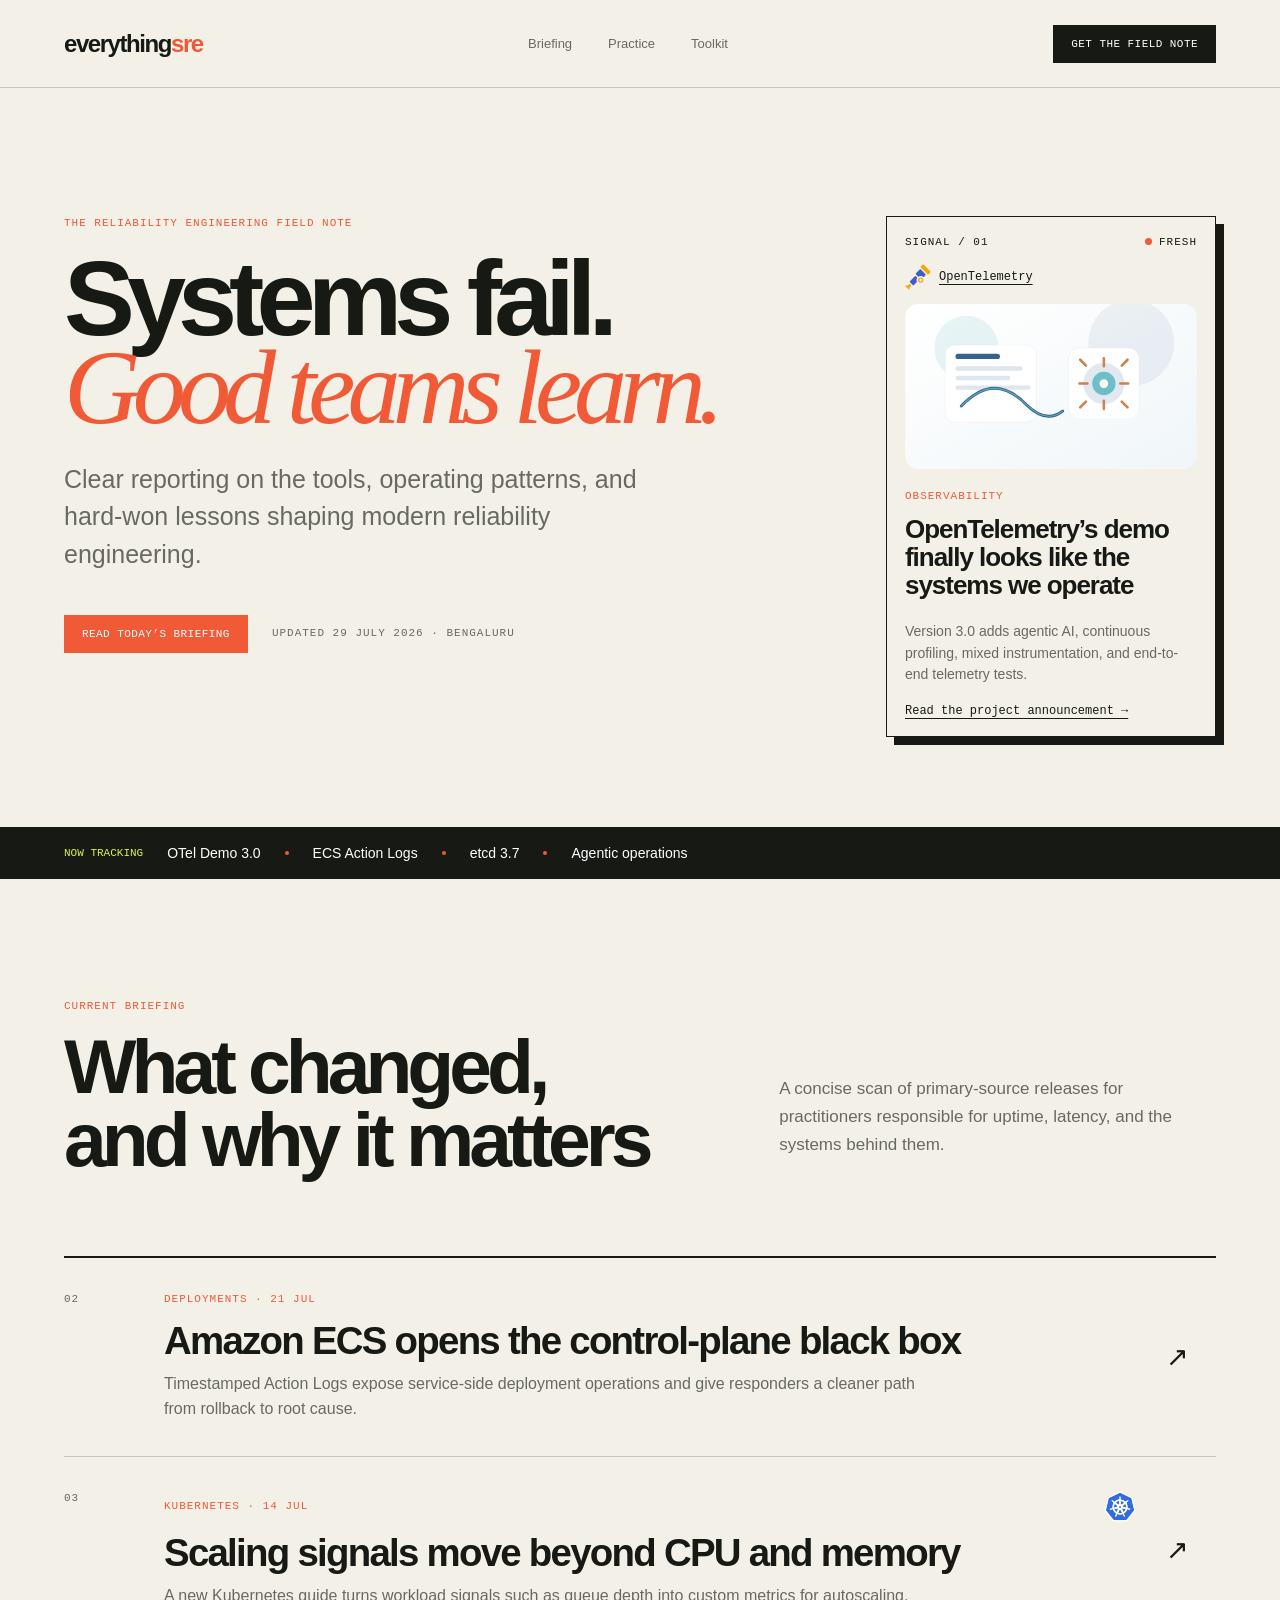
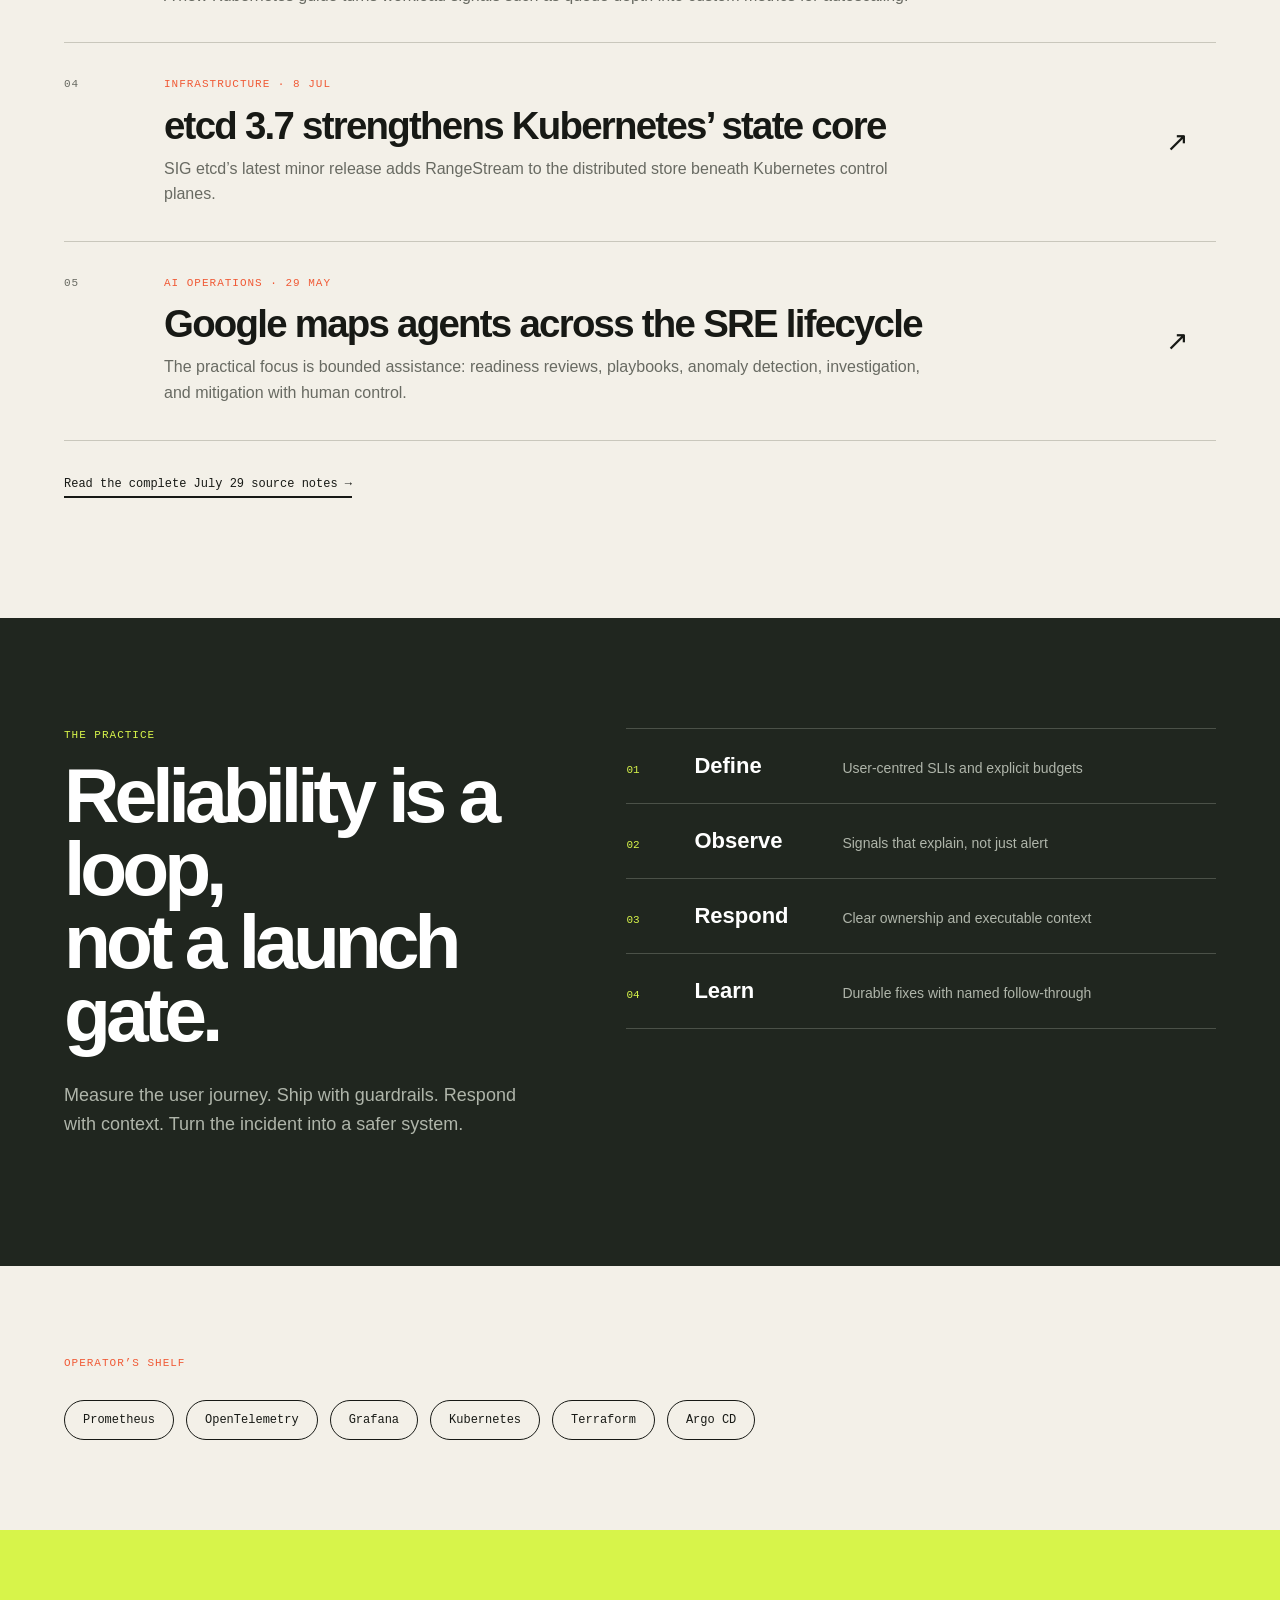
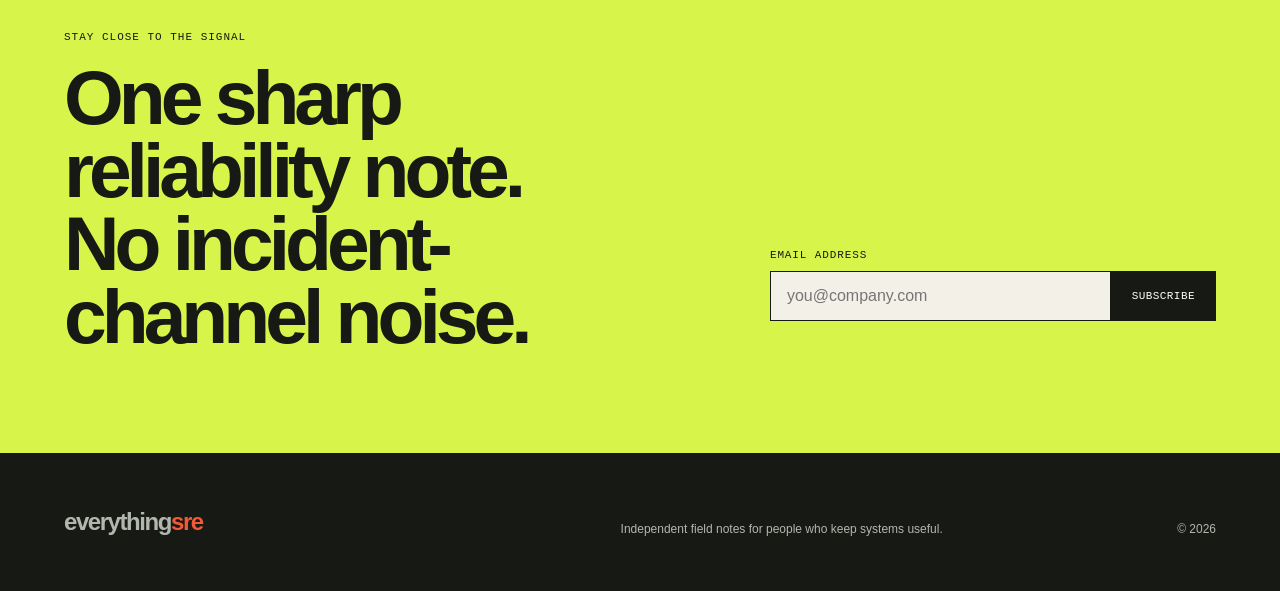
==== commit e9110faf: "fix(site): restore email subscription form" ====
--- a/index.html
+++ b/index.html
@@ -10,6 +10,38 @@
     <title>everythingsre — Reliability engineering field notes</title>
     <link rel="icon" href="logo.png" type="image/png" />
     <link rel="stylesheet" href="home.css" />
+    <script>
+      (function (h, o, u, n, d) {
+        h = h[d] = h[d] || { q: [], onReady: function (callback) { h.q.push(callback); } };
+        d = o.createElement(u);
+        d.async = true;
+        d.src = n;
+        n = o.getElementsByTagName(u)[0];
+        n.parentNode.insertBefore(d, n);
+      })(
+        window,
+        document,
+        'script',
+        'https://www.datadoghq-browser-agent.com/us5/v6/datadog-rum.js',
+        'DD_RUM'
+      );
+
+      window.DD_RUM.onReady(function () {
+        window.DD_RUM.init({
+          applicationId: '750dff52-45a9-4fd0-882f-ab425c716828',
+          clientToken: 'pub09d68a358c94cfc0065de4abdb450430',
+          site: 'us5.datadoghq.com',
+          service: 'everythingsre',
+          env: 'production',
+          version: '2.0.0',
+          sessionSampleRate: 100,
+          sessionReplaySampleRate: 20,
+          trackUserInteractions: true,
+          trackResources: true,
+          trackLongTasks: true,
+        });
+      });
+    </script>
   </head>
   <body>
     <a class="skip-link" href="#main-content">Skip to main content</a>
@@ -165,9 +197,25 @@
       </section>
 
       <section class="subscribe" id="subscribe">
-        <p class="kicker">Stay close to the signal</p>
-        <h2>One sharp reliability note.<br />No incident-channel noise.</h2>
-        <a href="mailto:hello@everythingsre.dev">hello@everythingsre.dev →</a>
+        <div>
+          <p class="kicker">Stay close to the signal</p>
+          <h2>One sharp reliability note.<br />No incident-channel noise.</h2>
+        </div>
+        <form class="subscribe-form">
+          <label for="subscriber-email">Email address</label>
+          <div class="subscribe-fields">
+            <input
+              id="subscriber-email"
+              name="email"
+              type="email"
+              autocomplete="email"
+              placeholder="you@company.com"
+              required
+            />
+            <button type="submit">Subscribe</button>
+          </div>
+          <p class="form-status" aria-live="polite"></p>
+        </form>
       </section>
     </main>
 
@@ -176,5 +224,16 @@
       <p>Independent field notes for people who keep systems useful.</p>
       <p>© 2026</p>
     </footer>
+    <script>
+      const subscribeForm = document.querySelector('.subscribe-form');
+      const formStatus = document.querySelector('.form-status');
+
+      subscribeForm.addEventListener('submit', function (event) {
+        event.preventDefault();
+        const email = new FormData(subscribeForm).get('email');
+        formStatus.textContent = `Thanks — ${email} is subscribed for the latest news updates.`;
+        subscribeForm.reset();
+      });
+    </script>
   </body>
 </html>
--- a/home.css
+++ b/home.css
@@ -162,16 +162,56 @@
 .toolkit { padding: 90px clamp(24px, 5vw, 76px); }
 .tool-row { display: flex; flex-wrap: wrap; gap: 12px; margin-top: 28px; }
 .tool-row span { padding: 12px 18px; border: 1px solid var(--ink); border-radius: 99px; font: 500 12px ui-monospace, "SFMono-Regular", Consolas, monospace; }
-.subscribe { padding: 100px clamp(24px, 5vw, 76px); background: var(--acid); }
+.subscribe {
+  display: grid;
+  grid-template-columns: 1.15fr .85fr;
+  gap: clamp(48px, 8vw, 120px);
+  align-items: end;
+  padding: 100px clamp(24px, 5vw, 76px);
+  background: var(--acid);
+}
 .subscribe .kicker { color: var(--ink); }
 .subscribe h2 { max-width: 900px; }
-.subscribe > a { display: inline-block; margin-top: 40px; padding-bottom: 5px; border-bottom: 2px solid; font: 500 14px ui-monospace, "SFMono-Regular", Consolas, monospace; }
+.subscribe-form label {
+  display: block;
+  margin-bottom: 10px;
+  font: 500 11px ui-monospace, "SFMono-Regular", Consolas, monospace;
+  letter-spacing: .08em;
+  text-transform: uppercase;
+}
+.subscribe-fields { display: flex; }
+.subscribe-fields input {
+  min-width: 0;
+  flex: 1;
+  padding: 15px 16px;
+  border: 1px solid var(--ink);
+  border-radius: 0;
+  color: var(--ink);
+  background: var(--paper);
+  font: inherit;
+}
+.subscribe-fields button {
+  padding: 15px 20px;
+  border: 1px solid var(--ink);
+  color: white;
+  background: var(--ink);
+  cursor: pointer;
+  font: 500 11px ui-monospace, "SFMono-Regular", Consolas, monospace;
+  letter-spacing: .04em;
+  text-transform: uppercase;
+}
+.subscribe-fields input:focus-visible,
+.subscribe-fields button:focus-visible {
+  outline: 3px solid var(--signal);
+  outline-offset: 3px;
+}
+.form-status { min-height: 1.5em; margin: 12px 0 0; font-size: 13px; }
 footer { display: grid; grid-template-columns: 1fr 1fr auto; gap: 30px; align-items: end; padding: 55px clamp(24px, 5vw, 76px); color: #b2b7ae; background: var(--ink); font-size: 12px; }
 footer p { margin: 0; }
 
 @media (max-width: 900px) {
   .nav-links { display: none; }
-  .hero, .section-title, .practice { grid-template-columns: 1fr; }
+  .hero, .section-title, .practice, .subscribe { grid-template-columns: 1fr; }
   .hero { padding-top: 80px; }
   .signal-card { max-width: 520px; }
 }
@@ -190,5 +230,7 @@
   .practice { gap: 48px; padding-block: 82px; }
   .practice li { grid-template-columns: 35px 1fr; }
   .practice li small { grid-column: 2; }
+  .subscribe-fields { flex-direction: column; gap: 10px; }
+  .subscribe-fields button { width: 100%; }
   footer { grid-template-columns: 1fr; }
 }
